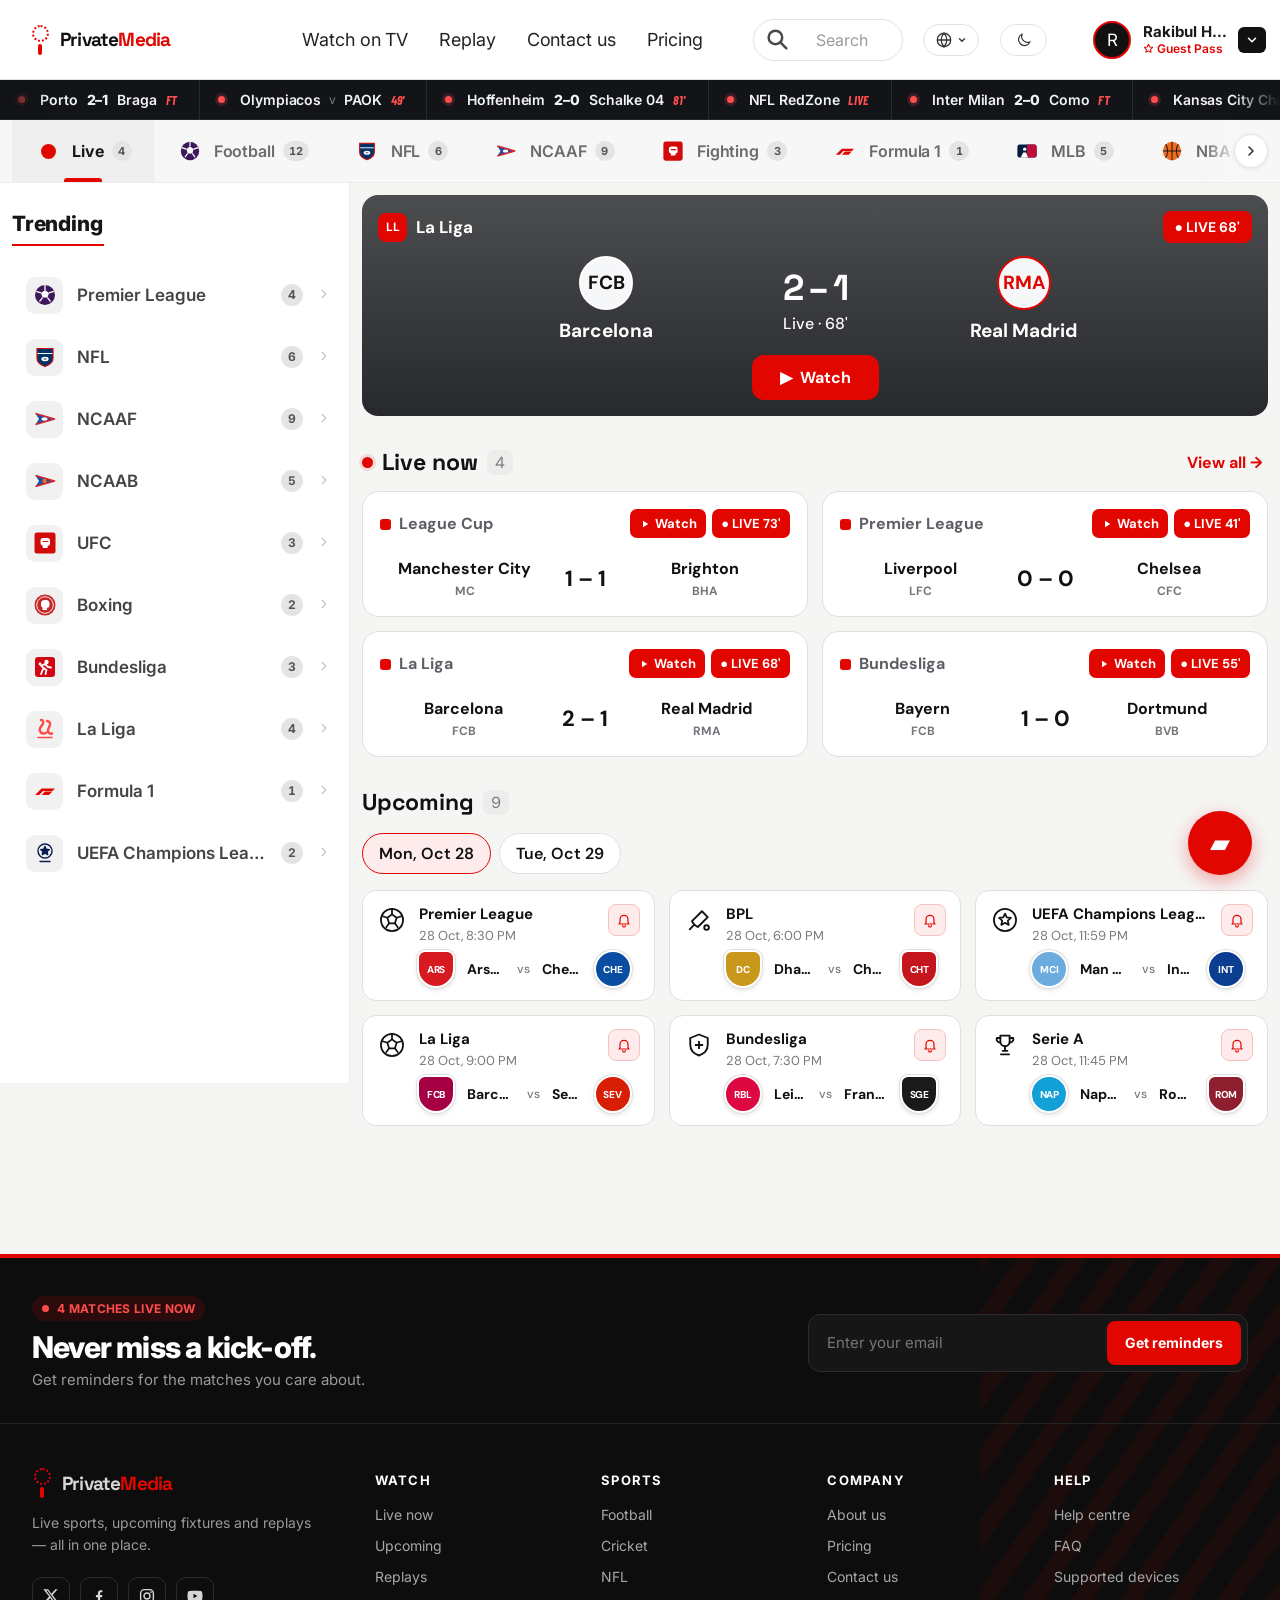
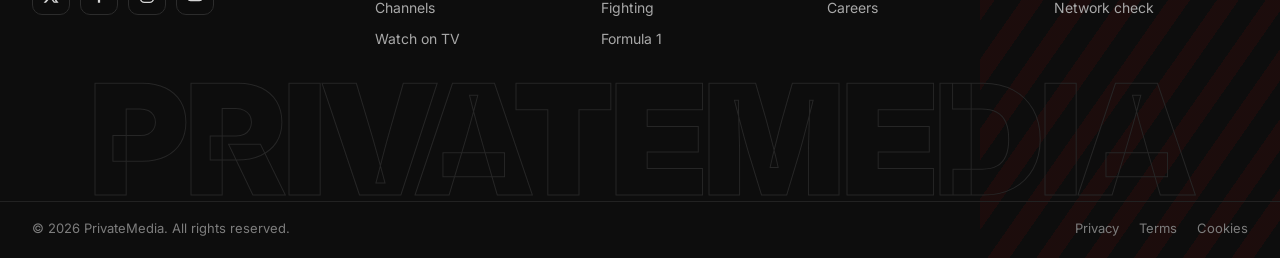
==== index.html @ dbce9efd "Add PrivateMedia sports streaming UI Home page with live score ticker, sports category bar, trending" ====
<!doctype html>
<html lang="en">
<head>
  <meta charset="UTF-8" />
  <meta name="viewport" content="width=device-width, initial-scale=1.0" />
  <title>PrivateMedia | Today's matches</title>
  <link rel="stylesheet" href="styles.css" />
</head>
<body>
  <header class="topbar">
    <button class="brand" aria-label="PrivateMedia home"><i class="brand-mark"></i><b>Private<span>Media</span></b></button>
    <nav class="utility-links" aria-label="Utility navigation"><button>Watch on TV</button><button>Replay</button><button>Contact us</button><button>Pricing</button></nav>
    <div class="header-actions">
      <label class="search-field">
        <svg viewBox="0 0 24 24" fill="none" stroke="currentColor" stroke-width="2.4" stroke-linecap="round" aria-hidden="true"><circle cx="10" cy="10" r="6.5"/><path d="M15 15l5.5 5.5"/></svg>
        <input aria-label="Search teams and competitions" placeholder="Search" />
      </label>
      <button class="icon-button language-button" aria-label="Language">
        <svg width="18" height="18" viewBox="0 0 24 24" fill="none" stroke="currentColor" stroke-width="1.7" aria-hidden="true"><circle cx="12" cy="12" r="9"/><path d="M3 12h18M12 3c2.5 2.6 3.7 5.6 3.7 9s-1.2 6.4-3.7 9c-2.5-2.6-3.7-5.6-3.7-9S9.5 5.6 12 3z"/></svg>
        <svg width="10" height="10" viewBox="0 0 12 12" fill="none" stroke="currentColor" stroke-width="1.6" stroke-linecap="round" stroke-linejoin="round" aria-hidden="true"><path d="M3 4.5L6 7.5l3-3"/></svg>
      </button>
      <button class="icon-button menu-button" aria-label="Menu">
        <svg width="20" height="20" viewBox="0 0 24 24" fill="none" stroke="currentColor" stroke-width="2" stroke-linecap="round" aria-hidden="true"><path d="M4 7h16M4 12h16M4 17h16"/></svg>
      </button>
      <button class="icon-button theme-button" aria-label="Toggle theme">
        <svg width="18" height="18" viewBox="0 0 24 24" fill="none" stroke="currentColor" stroke-width="1.6" stroke-linejoin="round" aria-hidden="true"><path d="M20 14.5A8 8 0 0 1 9.5 4a8 8 0 1 0 10.5 10.5z"/></svg>
      </button>
      <button class="account-button" aria-label="Profile">
        <span class="avatar">R</span>
        <span class="account-copy"><strong>Rakibul Hasan</strong><small><svg viewBox="0 0 24 24" fill="none" stroke="currentColor" stroke-width="2.2" stroke-linejoin="round" aria-hidden="true"><path d="M12 2.8l2.8 5.8 6.3.9-4.6 4.4 1.1 6.3L12 17.2l-5.6 3 1.1-6.3-4.6-4.4 6.3-.9z"/></svg>Guest Pass</small></span>
        <span class="account-caret"><svg width="14" height="14" viewBox="0 0 24 24" fill="none" stroke="currentColor" stroke-width="2.6" stroke-linecap="round" stroke-linejoin="round" aria-hidden="true"><path d="M6 9l6 6 6-6"/></svg></span>
      </button>
    </div>
  </header>
  <div class="ticker" aria-label="Live scores">
    <div class="ticker-track">
      <button class="ticker-item" data-toast="Opening Porto vs Braga"><span class="ticker-dot"></span>Porto <b class="ticker-score">2–1</b> Braga<span class="ticker-status">FT</span></button>
      <button class="ticker-item" data-toast="Opening Olympiacos vs PAOK"><span class="ticker-dot"></span>Olympiacos <span class="ticker-vs">v</span> PAOK<span class="ticker-status">49'</span></button>
      <button class="ticker-item" data-toast="Opening Hoffenheim vs Schalke 04"><span class="ticker-dot"></span>Hoffenheim <b class="ticker-score">2–0</b> Schalke 04<span class="ticker-status">81'</span></button>
      <button class="ticker-item" data-toast="Opening NFL RedZone"><span class="ticker-dot"></span>NFL RedZone<span class="ticker-status">LIVE</span></button>
      <button class="ticker-item" data-toast="Opening Inter Milan vs Como"><span class="ticker-dot"></span>Inter Milan <b class="ticker-score">2–0</b> Como<span class="ticker-status">FT</span></button>
      <button class="ticker-item" data-toast="Opening Kansas City Chiefs vs New York Jets"><span class="ticker-dot"></span>Kansas City Chiefs <b class="ticker-score">21–12</b> New York Jets<span class="ticker-status">Q3</span></button>
      <button class="ticker-item" data-toast="Opening Lens vs Marseille"><span class="ticker-dot"></span>Lens <span class="ticker-vs">v</span> Marseille<span class="ticker-status">25'</span></button>
      <button class="ticker-item" data-toast="Opening Washington Commanders vs Dallas Cowboys"><span class="ticker-dot"></span>Washington Commanders <b class="ticker-score">14–10</b> Dallas Cowboys<span class="ticker-status">Q2</span></button>
      <button class="ticker-item" data-toast="Opening Ajax vs PSV"><span class="ticker-dot"></span>Ajax <b class="ticker-score">1–1</b> PSV<span class="ticker-status">63'</span></button>
    </div>
  </div>
  <div class="sports-bar">
  <button class="nav-arrow prev" aria-label="Scroll sports left" hidden><span><svg width="16" height="16" viewBox="0 0 24 24" fill="none" stroke="currentColor" stroke-width="2.4" stroke-linecap="round" stroke-linejoin="round"><path d="M15 6l-6 6 6 6"/></svg></span></button>
  <nav class="sports-nav" aria-label="Sports">
    <button class="nav-pill active" aria-current="page"><span class="nav-icon"><span class="live-dot"></span></span><span class="nav-label">Live</span><span class="nav-count" aria-label="4 matches">4</span></button>
    <button class="nav-pill"><span class="nav-icon" aria-hidden="true"><svg viewBox="0 0 24 24"><circle cx="12" cy="12" r="10" fill="#3d195b"/><path d="M12 7l4 2.9-1.5 4.7h-5L8 9.9z" fill="#fff"/><path d="M12 2v5M16 9.9l4.8-1.6M14.5 14.6l3 4.1M9.5 14.6l-3 4.1M8 9.9L3.2 8.3" stroke="#fff" stroke-width="1.3"/></svg></span><span class="nav-label">Football</span><span class="nav-count" aria-label="12 matches">12</span></button>
    <button class="nav-pill"><span class="nav-icon" aria-hidden="true"><svg viewBox="0 0 24 24"><path d="M4 3.5h16v9.5c0 4.2-3.4 7-8 8.5-4.6-1.5-8-4.3-8-8.5z" fill="#013369" stroke="#d50a0a" stroke-width="1.2"/><path d="M4.6 8.5h14.8" stroke="#fff" stroke-width="1"/><ellipse cx="12" cy="14" rx="3.6" ry="2.2" fill="#fff"/><path d="M10.5 14h3" stroke="#013369" stroke-width=".9"/></svg></span><span class="nav-label">NFL</span><span class="nav-count" aria-label="6 matches">6</span></button>
    <button class="nav-pill"><span class="nav-icon" aria-hidden="true"><svg viewBox="0 0 24 24"><path d="M2.5 6.5l19 5.5-19 5.5 3.5-5.5z" fill="#1f4fa3"/><path d="M2.5 6.5l19 5.5-19 5.5" fill="none" stroke="#d6262c" stroke-width="1.6" stroke-linejoin="round"/><ellipse cx="11.5" cy="12" rx="3" ry="1.7" fill="#fff"/></svg></span><span class="nav-label">NCAAF</span><span class="nav-count" aria-label="9 matches">9</span></button>
    <button class="nav-pill"><span class="nav-icon" aria-hidden="true"><svg viewBox="0 0 24 24"><rect x="1.5" y="1.5" width="21" height="21" rx="2.5" fill="#d20a0a"/><path d="M7.5 9.5a2.5 2.5 0 0 1 2.5-2.5h4.5a2.5 2.5 0 0 1 2.5 2.5v3.2a2 2 0 0 1-2 2h-.3v2.3h-5v-2.3a2.4 2.4 0 0 1-2.2-2.4z" fill="#fff"/><path d="M10 10.5h5" stroke="#d20a0a" stroke-width="1.1" stroke-linecap="round"/></svg></span><span class="nav-label">Fighting</span><span class="nav-count" aria-label="3 matches">3</span></button>
    <button class="nav-pill"><span class="nav-icon" aria-hidden="true"><svg viewBox="0 0 24 24"><path d="M2 16l6.5-6.5H22l-2.6 2.6h-9.3L6.2 16z" fill="#e10600"/><path d="M8.6 16l3.4-3.4h7.4L16 16z" fill="#e10600"/></svg></span><span class="nav-label">Formula 1</span><span class="nav-count" aria-label="1 matches">1</span></button>
    <button class="nav-pill"><span class="nav-icon" aria-hidden="true"><svg viewBox="0 0 24 24"><rect x="1.5" y="5" width="21" height="14" rx="2.5" fill="#041e42"/><path d="M12 5h8a2.5 2.5 0 0 1 2.5 2.5v9A2.5 2.5 0 0 1 20 19h-8z" fill="#bf0d3e"/><circle cx="9.5" cy="10" r="1.8" fill="#fff"/><path d="M5 19l3-5.5h3l2 5.5z" fill="#fff"/></svg></span><span class="nav-label">MLB</span><span class="nav-count" aria-label="5 matches">5</span></button>
    <button class="nav-pill"><span class="nav-icon" aria-hidden="true"><svg viewBox="0 0 24 24"><circle cx="12" cy="12" r="10" fill="#f26b1d"/><path d="M2 12h20M12 2v20M5 4.8c3 3.6 3 10.8 0 14.4M19 4.8c-3 3.6-3 10.8 0 14.4" stroke="#1a1a1a" stroke-width="1.1" fill="none"/></svg></span><span class="nav-label">NBA</span><span class="nav-count" aria-label="8 matches">8</span></button>
    <button class="nav-pill"><span class="nav-icon" aria-hidden="true"><svg viewBox="0 0 24 24"><path d="M14 3.5l4.5 4.5-9 9-3.2-1.3L5 12.5z" fill="#c8a165"/><path d="M6.3 15.7L3 19" stroke="#6b4a1f" stroke-width="2.2" stroke-linecap="round"/><circle cx="18" cy="18" r="3" fill="#d32f2f"/></svg></span><span class="nav-label">Cricket</span><span class="nav-count" aria-label="4 matches">4</span></button>
    <button class="nav-pill"><span class="nav-icon" aria-hidden="true"><svg viewBox="0 0 24 24"><circle cx="12" cy="12" r="10" fill="#c6dc2b"/><path d="M5 4.5c4 3.5 4 11.5 0 15M19 4.5c-4 3.5-4 11.5 0 15" stroke="#fff" stroke-width="1.6" fill="none"/></svg></span><span class="nav-label">Tennis</span><span class="nav-count" aria-label="15 matches">15</span></button>
    <button class="nav-pill"><span class="nav-icon" aria-hidden="true"><svg viewBox="0 0 24 24"><path d="M12 2l8 3v7c0 5-3.6 8.4-8 10-4.4-1.6-8-5-8-10V5z" fill="#111"/><path d="M8 7v9M8 11.5h3M11 7v9M14 7l3 9M17 7l-3 9" stroke="#fff" stroke-width="1.3" stroke-linecap="round"/></svg></span><span class="nav-label">NHL</span><span class="nav-count" aria-label="7 matches">7</span></button>
    <button class="nav-pill"><span class="nav-icon" aria-hidden="true"><svg viewBox="0 0 24 24"><path d="M6 9a5 5 0 0 1 5-5h3a5 5 0 0 1 5 5v3.5a3.5 3.5 0 0 1-3.5 3.5H15v4H8v-4.3A4 4 0 0 1 6 12.3z" fill="#c62828"/><path d="M9 10.5h7" stroke="#fff" stroke-width="1.3" stroke-linecap="round"/><rect x="8" y="17" width="7" height="3" fill="#fff" opacity=".85"/></svg></span><span class="nav-label">Boxing</span><span class="nav-count" aria-label="2 matches">2</span></button>
    <button class="nav-pill"><span class="nav-icon" aria-hidden="true"><svg viewBox="0 0 24 24"><path d="M9 3v15" stroke="#333" stroke-width="1.6" stroke-linecap="round"/><path d="M9 3.5l9 3.5-9 3.5z" fill="#e53935"/><ellipse cx="12" cy="19.5" rx="8" ry="2.5" fill="#43a047"/></svg></span><span class="nav-label">Golf</span><span class="nav-count" aria-label="3 matches">3</span></button>
    <button class="nav-pill more-pill" aria-expanded="false"><span class="nav-icon" aria-hidden="true"><svg viewBox="0 0 24 24" fill="#f5b800"><circle cx="5.5" cy="12" r="1.9"/><circle cx="12" cy="12" r="1.9"/><circle cx="18.5" cy="12" r="1.9"/></svg></span><span class="nav-label">More</span></button>
  </nav>
  <button class="nav-arrow next" aria-label="Scroll sports right"><span><svg width="16" height="16" viewBox="0 0 24 24" fill="none" stroke="currentColor" stroke-width="2.4" stroke-linecap="round" stroke-linejoin="round"><path d="M9 6l6 6-6 6"/></svg></span></button>
  </div>
  <div class="layout">
  <aside class="trending" aria-label="Trending competitions">
    <h2>Trending</h2>
    <ul class="trend-list">
        <li><button class="trend-item" data-toast="Opening Premier League"><span class="trend-logo" aria-hidden="true"><svg viewBox="0 0 24 24"><circle cx="12" cy="12" r="10" fill="#3d195b"/><path d="M12 7l4 2.9-1.5 4.7h-5L8 9.9z" fill="#fff"/><path d="M12 2v5M16 9.9l4.8-1.6M14.5 14.6l3 4.1M9.5 14.6l-3 4.1M8 9.9L3.2 8.3" stroke="#fff" stroke-width="1.3"/></svg></span><span class="trend-name">Premier League</span><span class="trend-count" aria-label="4 matches">4</span><span class="trend-chev"><svg width="14" height="14" viewBox="0 0 24 24" fill="none" stroke="currentColor" stroke-width="2" stroke-linecap="round" stroke-linejoin="round" aria-hidden="true"><path d="M9 6l6 6-6 6"/></svg></span></button></li>
        <li><button class="trend-item" data-toast="Opening NFL"><span class="trend-logo" aria-hidden="true"><svg viewBox="0 0 24 24"><path d="M4 3.5h16v9.5c0 4.2-3.4 7-8 8.5-4.6-1.5-8-4.3-8-8.5z" fill="#013369" stroke="#d50a0a" stroke-width="1.2"/><path d="M4.6 8.5h14.8" stroke="#fff" stroke-width="1"/><ellipse cx="12" cy="14" rx="3.6" ry="2.2" fill="#fff"/><path d="M10.5 14h3" stroke="#013369" stroke-width=".9"/></svg></span><span class="trend-name">NFL</span><span class="trend-count" aria-label="6 matches">6</span><span class="trend-chev"><svg width="14" height="14" viewBox="0 0 24 24" fill="none" stroke="currentColor" stroke-width="2" stroke-linecap="round" stroke-linejoin="round" aria-hidden="true"><path d="M9 6l6 6-6 6"/></svg></span></button></li>
        <li><button class="trend-item" data-toast="Opening NCAAF"><span class="trend-logo" aria-hidden="true"><svg viewBox="0 0 24 24"><path d="M2.5 6.5l19 5.5-19 5.5 3.5-5.5z" fill="#1f4fa3"/><path d="M2.5 6.5l19 5.5-19 5.5" fill="none" stroke="#d6262c" stroke-width="1.6" stroke-linejoin="round"/><ellipse cx="11.5" cy="12" rx="3" ry="1.7" fill="#fff"/></svg></span><span class="trend-name">NCAAF</span><span class="trend-count" aria-label="9 matches">9</span><span class="trend-chev"><svg width="14" height="14" viewBox="0 0 24 24" fill="none" stroke="currentColor" stroke-width="2" stroke-linecap="round" stroke-linejoin="round" aria-hidden="true"><path d="M9 6l6 6-6 6"/></svg></span></button></li>
        <li><button class="trend-item" data-toast="Opening NCAAB"><span class="trend-logo" aria-hidden="true"><svg viewBox="0 0 24 24"><path d="M2.5 6.5l19 5.5-19 5.5 3.5-5.5z" fill="#1f4fa3"/><path d="M2.5 6.5l19 5.5-19 5.5" fill="none" stroke="#d6262c" stroke-width="1.6" stroke-linejoin="round"/><circle cx="11.5" cy="12" r="2.2" fill="#f26b1d"/></svg></span><span class="trend-name">NCAAB</span><span class="trend-count" aria-label="5 matches">5</span><span class="trend-chev"><svg width="14" height="14" viewBox="0 0 24 24" fill="none" stroke="currentColor" stroke-width="2" stroke-linecap="round" stroke-linejoin="round" aria-hidden="true"><path d="M9 6l6 6-6 6"/></svg></span></button></li>
        <li><button class="trend-item" data-toast="Opening UFC"><span class="trend-logo" aria-hidden="true"><svg viewBox="0 0 24 24"><rect x="1.5" y="1.5" width="21" height="21" rx="2.5" fill="#d20a0a"/><path d="M7.5 9.5a2.5 2.5 0 0 1 2.5-2.5h4.5a2.5 2.5 0 0 1 2.5 2.5v3.2a2 2 0 0 1-2 2h-.3v2.3h-5v-2.3a2.4 2.4 0 0 1-2.2-2.4z" fill="#fff"/><path d="M10 10.5h5" stroke="#d20a0a" stroke-width="1.1" stroke-linecap="round"/></svg></span><span class="trend-name">UFC</span><span class="trend-count" aria-label="3 matches">3</span><span class="trend-chev"><svg width="14" height="14" viewBox="0 0 24 24" fill="none" stroke="currentColor" stroke-width="2" stroke-linecap="round" stroke-linejoin="round" aria-hidden="true"><path d="M9 6l6 6-6 6"/></svg></span></button></li>
        <li><button class="trend-item" data-toast="Opening Boxing"><span class="trend-logo" aria-hidden="true"><svg viewBox="0 0 24 24"><circle cx="12" cy="12" r="10.5" fill="#c62828"/><circle cx="12" cy="12" r="8.3" fill="none" stroke="#fff" stroke-width=".9"/><path d="M8 10.5a3.5 3.5 0 0 1 3.5-3.5h1.5a3.5 3.5 0 0 1 3.5 3.5v2a2.3 2.3 0 0 1-2.3 2.3h-.2v2.2H9.5v-2.4A2.6 2.6 0 0 1 8 12.3z" fill="#fff"/></svg></span><span class="trend-name">Boxing</span><span class="trend-count" aria-label="2 matches">2</span><span class="trend-chev"><svg width="14" height="14" viewBox="0 0 24 24" fill="none" stroke="currentColor" stroke-width="2" stroke-linecap="round" stroke-linejoin="round" aria-hidden="true"><path d="M9 6l6 6-6 6"/></svg></span></button></li>
        <li><button class="trend-item" data-toast="Opening Bundesliga"><span class="trend-logo" aria-hidden="true"><svg viewBox="0 0 24 24"><rect x="2" y="2" width="20" height="20" rx="3" fill="#d20515"/><circle cx="13.5" cy="7" r="2.2" fill="#fff"/><path d="M8 19l2.5-6-2.5-2.5 4-1.5 3 3 3 .5M10.5 13l3 2-1 4" stroke="#fff" stroke-width="1.8" stroke-linecap="round" stroke-linejoin="round" fill="none"/><circle cx="7" cy="9" r="1.4" fill="#fff"/></svg></span><span class="trend-name">Bundesliga</span><span class="trend-count" aria-label="3 matches">3</span><span class="trend-chev"><svg width="14" height="14" viewBox="0 0 24 24" fill="none" stroke="currentColor" stroke-width="2" stroke-linecap="round" stroke-linejoin="round" aria-hidden="true"><path d="M9 6l6 6-6 6"/></svg></span></button></li>
        <li><button class="trend-item" data-toast="Opening La Liga"><span class="trend-logo" aria-hidden="true"><svg viewBox="0 0 24 24"><path d="M8 3c2.5 0 3 2.5 1.5 4.5S6 11 7 14s5 3 6.5 1.5" stroke="#ff4b44" stroke-width="2.4" stroke-linecap="round" fill="none"/><path d="M14 4c2 0 3.5 1.5 3 4s-2.5 3.5-2 6 2.5 3 4 2.5" stroke="#ff4b44" stroke-width="2.4" stroke-linecap="round" fill="none"/><path d="M5 20.5h14" stroke="#ff4b44" stroke-width="1.6" stroke-linecap="round"/></svg></span><span class="trend-name">La Liga</span><span class="trend-count" aria-label="4 matches">4</span><span class="trend-chev"><svg width="14" height="14" viewBox="0 0 24 24" fill="none" stroke="currentColor" stroke-width="2" stroke-linecap="round" stroke-linejoin="round" aria-hidden="true"><path d="M9 6l6 6-6 6"/></svg></span></button></li>
        <li><button class="trend-item" data-toast="Opening Formula 1"><span class="trend-logo" aria-hidden="true"><svg viewBox="0 0 24 24"><path d="M2 16l6.5-6.5H22l-2.6 2.6h-9.3L6.2 16z" fill="#e10600"/><path d="M8.6 16l3.4-3.4h7.4L16 16z" fill="#e10600"/></svg></span><span class="trend-name">Formula 1</span><span class="trend-count" aria-label="1 matches">1</span><span class="trend-chev"><svg width="14" height="14" viewBox="0 0 24 24" fill="none" stroke="currentColor" stroke-width="2" stroke-linecap="round" stroke-linejoin="round" aria-hidden="true"><path d="M9 6l6 6-6 6"/></svg></span></button></li>
        <li><button class="trend-item" data-toast="Opening UEFA Champions League"><span class="trend-logo" aria-hidden="true"><svg viewBox="0 0 24 24" fill="none" stroke="#0b1d4f" stroke-width="1.4" stroke-linejoin="round"><circle cx="12" cy="10" r="7"/><path d="M12 5.5l1.3 2.7 3 .4-2.2 2 .6 3L12 12.2l-2.7 1.4.6-3-2.2-2 3-.4z" fill="#0b1d4f"/><path d="M7 20.5h10" stroke-linecap="round"/></svg></span><span class="trend-name">UEFA Champions League</span><span class="trend-count" aria-label="2 matches">2</span><span class="trend-chev"><svg width="14" height="14" viewBox="0 0 24 24" fill="none" stroke="currentColor" stroke-width="2" stroke-linecap="round" stroke-linejoin="round" aria-hidden="true"><path d="M9 6l6 6-6 6"/></svg></span></button></li>
    </ul>
  </aside>
  <main class="page">
    <article class="featured">
      <div class="featured-top"><div class="league"><span class="league-badge">LL</span>La Liga</div><span class="live-badge">● LIVE 68'</span></div>
      <div class="featured-score"><div class="team"><div class="team-logo">FCB</div>Barcelona</div><div class="score">2 – 1<small>Live · 68'</small></div><div class="team"><div class="team-logo">RMA</div>Real Madrid</div></div>
      <button class="watch-btn" data-toast="Opening live stream">▶ &nbsp;Watch</button>
    </article>
    <div class="section-heading"><span class="dot"></span><h2>Live now</h2><span class="count">4</span><button class="view-all">View all →</button></div>
    <div class="matches">
      <article class="match-card"><div class="match-head"><span><span class="league-dot" aria-hidden="true"></span> &nbsp;League Cup</span><span class="match-head-actions"><button class="card-action" data-toast="Opening Manchester City vs Brighton" aria-label="Watch Manchester City vs Brighton live"><svg viewBox="0 0 24 24" fill="currentColor" aria-hidden="true"><path d="M8 5.5v13l10.5-6.5z"/></svg>Watch</button><span class="live">● LIVE 73'</span></span></div><div class="match-teams"><div class="mini-team">Manchester City<em>MC</em></div><div class="mini-score">1 – 1</div><div class="mini-team">Brighton<em>BHA</em></div></div></article>
      <article class="match-card"><div class="match-head"><span><span class="league-dot" aria-hidden="true"></span> &nbsp;Premier League</span><span class="match-head-actions"><button class="card-action" data-toast="Opening Liverpool vs Chelsea" aria-label="Watch Liverpool vs Chelsea live"><svg viewBox="0 0 24 24" fill="currentColor" aria-hidden="true"><path d="M8 5.5v13l10.5-6.5z"/></svg>Watch</button><span class="live">● LIVE 41'</span></span></div><div class="match-teams"><div class="mini-team">Liverpool<em>LFC</em></div><div class="mini-score">0 – 0</div><div class="mini-team">Chelsea<em>CFC</em></div></div></article>
      <article class="match-card"><div class="match-head"><span><span class="league-dot" aria-hidden="true"></span> &nbsp;La Liga</span><span class="match-head-actions"><button class="card-action" data-toast="Opening Barcelona vs Real Madrid" aria-label="Watch Barcelona vs Real Madrid live"><svg viewBox="0 0 24 24" fill="currentColor" aria-hidden="true"><path d="M8 5.5v13l10.5-6.5z"/></svg>Watch</button><span class="live">● LIVE 68'</span></span></div><div class="match-teams"><div class="mini-team">Barcelona<em>FCB</em></div><div class="mini-score">2 – 1</div><div class="mini-team">Real Madrid<em>RMA</em></div></div></article>
      <article class="match-card"><div class="match-head"><span><span class="league-dot" aria-hidden="true"></span> &nbsp;Bundesliga</span><span class="match-head-actions"><button class="card-action" data-toast="Opening Bayern vs Dortmund" aria-label="Watch Bayern vs Dortmund live"><svg viewBox="0 0 24 24" fill="currentColor" aria-hidden="true"><path d="M8 5.5v13l10.5-6.5z"/></svg>Watch</button><span class="live">● LIVE 55'</span></span></div><div class="match-teams"><div class="mini-team">Bayern<em>FCB</em></div><div class="mini-score">1 – 0</div><div class="mini-team">Dortmund<em>BVB</em></div></div></article>
    </div>
    <section class="upcoming" aria-label="Upcoming matches">
      <div class="upcoming-head"><h2>Upcoming</h2><span class="count">9</span></div>
      <div class="date-tabs up-dates" role="tablist">
        <button class="active" role="tab" aria-selected="true" data-day="oct28">Mon, Oct 28</button>
        <button role="tab" aria-selected="false" data-day="oct29">Tue, Oct 29</button>
      </div>
      <div class="upcoming-grid" data-day="oct28" role="tabpanel">
        <article class="up-card">
          <div class="up-top"><span class="up-league-icon" aria-hidden="true"><svg viewBox="0 0 24 24" fill="none" stroke="currentColor" stroke-width="1.5" stroke-linejoin="round"><circle cx="12" cy="12" r="9.5"/><path d="M12 7.2l4 2.9-1.5 4.7h-5L8 10.1z"/><path d="M12 2.5v4.7M16 10.1l4.6-1.5M14.5 14.8l2.8 3.9M9.5 14.8l-2.8 3.9M8 10.1L3.4 8.6"/></svg></span><div class="up-league"><strong>Premier League</strong><span>28 Oct, 8:30 PM</span></div><button class="bell" aria-label="Remind me: Arsenal vs Chelsea" aria-pressed="false" data-remind="Arsenal vs Chelsea"><svg viewBox="0 0 24 24" fill="none" stroke="currentColor" stroke-width="1.8" stroke-linecap="round" stroke-linejoin="round"><path d="M6 16V11a6 6 0 0 1 12 0v5l1.5 2h-15z"/><path d="M10 20.5a2 2 0 0 0 4 0"/></svg></button></div>
          <div class="up-teams"><span class="crest shield" style="background:#d71920">ARS</span><span>Arsenal</span><span class="vs">vs</span><span class="t-right">Chelsea</span><span class="crest " style="background:#0a4ea3">CHE</span></div>
        </article>
        <article class="up-card">
          <div class="up-top"><span class="up-league-icon" aria-hidden="true"><svg viewBox="0 0 24 24" fill="none" stroke="currentColor" stroke-width="1.6" stroke-linecap="round" stroke-linejoin="round"><path d="M14.5 4.5l5 5-8.5 8.5-3-2-2-3z"/><path d="M8 16l-4 4"/><circle cx="18.5" cy="18.5" r="2"/></svg></span><div class="up-league"><strong>BPL</strong><span>28 Oct, 6:00 PM</span></div><button class="bell" aria-label="Remind me: Dhaka Capitals vs Chattogram" aria-pressed="false" data-remind="Dhaka Capitals vs Chattogram"><svg viewBox="0 0 24 24" fill="none" stroke="currentColor" stroke-width="1.8" stroke-linecap="round" stroke-linejoin="round"><path d="M6 16V11a6 6 0 0 1 12 0v5l1.5 2h-15z"/><path d="M10 20.5a2 2 0 0 0 4 0"/></svg></button></div>
          <div class="up-teams"><span class="crest shield" style="background:#c9971c">DC</span><span>Dhaka Capitals</span><span class="vs">vs</span><span class="t-right">Chattogram</span><span class="crest shield" style="background:#c4161c">CHT</span></div>
        </article>
        <article class="up-card">
          <div class="up-top"><span class="up-league-icon" aria-hidden="true"><svg viewBox="0 0 24 24" fill="none" stroke="currentColor" stroke-width="1.5" stroke-linejoin="round"><circle cx="12" cy="12" r="9.5"/><path d="M12 6.5l1.5 3.3 3.6.4-2.7 2.4.8 3.6L12 14.4l-3.2 1.8.8-3.6-2.7-2.4 3.6-.4z"/></svg></span><div class="up-league"><strong>UEFA Champions League</strong><span>28 Oct, 11:59 PM</span></div><button class="bell" aria-label="Remind me: Man City vs Inter" aria-pressed="false" data-remind="Man City vs Inter"><svg viewBox="0 0 24 24" fill="none" stroke="currentColor" stroke-width="1.8" stroke-linecap="round" stroke-linejoin="round"><path d="M6 16V11a6 6 0 0 1 12 0v5l1.5 2h-15z"/><path d="M10 20.5a2 2 0 0 0 4 0"/></svg></button></div>
          <div class="up-teams"><span class="crest " style="background:#6cabdd">MCI</span><span>Man City</span><span class="vs">vs</span><span class="t-right">Inter</span><span class="crest " style="background:#0b3d91">INT</span></div>
        </article>
        <article class="up-card">
          <div class="up-top"><span class="up-league-icon" aria-hidden="true"><svg viewBox="0 0 24 24" fill="none" stroke="currentColor" stroke-width="1.5" stroke-linejoin="round"><circle cx="12" cy="12" r="9.5"/><path d="M12 7.2l4 2.9-1.5 4.7h-5L8 10.1z"/><path d="M12 2.5v4.7M16 10.1l4.6-1.5M14.5 14.8l2.8 3.9M9.5 14.8l-2.8 3.9M8 10.1L3.4 8.6"/></svg></span><div class="up-league"><strong>La Liga</strong><span>28 Oct, 9:00 PM</span></div><button class="bell" aria-label="Remind me: Barcelona vs Sevilla" aria-pressed="false" data-remind="Barcelona vs Sevilla"><svg viewBox="0 0 24 24" fill="none" stroke="currentColor" stroke-width="1.8" stroke-linecap="round" stroke-linejoin="round"><path d="M6 16V11a6 6 0 0 1 12 0v5l1.5 2h-15z"/><path d="M10 20.5a2 2 0 0 0 4 0"/></svg></button></div>
          <div class="up-teams"><span class="crest shield" style="background:#a50044">FCB</span><span>Barcelona</span><span class="vs">vs</span><span class="t-right">Sevilla</span><span class="crest " style="background:#d81e05">SEV</span></div>
        </article>
        <article class="up-card">
          <div class="up-top"><span class="up-league-icon" aria-hidden="true"><svg viewBox="0 0 24 24" fill="none" stroke="currentColor" stroke-width="1.6" stroke-linejoin="round"><path d="M12 3l7.5 3v5.5c0 4.5-3.2 8-7.5 9.5-4.3-1.5-7.5-5-7.5-9.5V6z"/><path d="M8.5 12h7M12 8.5v7"/></svg></span><div class="up-league"><strong>Bundesliga</strong><span>28 Oct, 7:30 PM</span></div><button class="bell" aria-label="Remind me: Leipzig vs Frankfurt" aria-pressed="false" data-remind="Leipzig vs Frankfurt"><svg viewBox="0 0 24 24" fill="none" stroke="currentColor" stroke-width="1.8" stroke-linecap="round" stroke-linejoin="round"><path d="M6 16V11a6 6 0 0 1 12 0v5l1.5 2h-15z"/><path d="M10 20.5a2 2 0 0 0 4 0"/></svg></button></div>
          <div class="up-teams"><span class="crest " style="background:#dd0741">RBL</span><span>Leipzig</span><span class="vs">vs</span><span class="t-right">Frankfurt</span><span class="crest shield" style="background:#1a1a1a">SGE</span></div>
        </article>
        <article class="up-card">
          <div class="up-top"><span class="up-league-icon" aria-hidden="true"><svg viewBox="0 0 24 24" fill="none" stroke="currentColor" stroke-width="1.6" stroke-linecap="round" stroke-linejoin="round"><path d="M8 4h8v5a4 4 0 0 1-8 0z"/><path d="M8 6H5a3 3 0 0 0 3 4M16 6h3a3 3 0 0 1-3 4M12 13v4M8.5 20h7M10 17h4"/></svg></span><div class="up-league"><strong>Serie A</strong><span>28 Oct, 11:45 PM</span></div><button class="bell" aria-label="Remind me: Napoli vs Roma" aria-pressed="false" data-remind="Napoli vs Roma"><svg viewBox="0 0 24 24" fill="none" stroke="currentColor" stroke-width="1.8" stroke-linecap="round" stroke-linejoin="round"><path d="M6 16V11a6 6 0 0 1 12 0v5l1.5 2h-15z"/><path d="M10 20.5a2 2 0 0 0 4 0"/></svg></button></div>
          <div class="up-teams"><span class="crest " style="background:#12a0d7">NAP</span><span>Napoli</span><span class="vs">vs</span><span class="t-right">Roma</span><span class="crest shield" style="background:#8e1f2f">ROM</span></div>
        </article>
      </div>
      <div class="upcoming-grid" data-day="oct29" role="tabpanel" hidden>
        <article class="up-card">
          <div class="up-top"><span class="up-league-icon" aria-hidden="true"><svg viewBox="0 0 24 24" fill="none" stroke="currentColor" stroke-width="1.6" stroke-linecap="round" stroke-linejoin="round"><path d="M14.5 4.5l5 5-8.5 8.5-3-2-2-3z"/><path d="M8 16l-4 4"/><circle cx="18.5" cy="18.5" r="2"/></svg></span><div class="up-league"><strong>BPL</strong><span>29 Oct, 2:30 PM</span></div><button class="bell" aria-label="Remind me: Sylhet Strikers vs Rangpur Riders" aria-pressed="false" data-remind="Sylhet Strikers vs Rangpur Riders"><svg viewBox="0 0 24 24" fill="none" stroke="currentColor" stroke-width="1.8" stroke-linecap="round" stroke-linejoin="round"><path d="M6 16V11a6 6 0 0 1 12 0v5l1.5 2h-15z"/><path d="M10 20.5a2 2 0 0 0 4 0"/></svg></button></div>
          <div class="up-teams"><span class="crest shield" style="background:#e4572e">SYL</span><span>Sylhet Strikers</span><span class="vs">vs</span><span class="t-right">Rangpur Riders</span><span class="crest shield" style="background:#1c7c54">RAN</span></div>
        </article>
        <article class="up-card">
          <div class="up-top"><span class="up-league-icon" aria-hidden="true"><svg viewBox="0 0 24 24" fill="none" stroke="currentColor" stroke-width="1.5" stroke-linejoin="round"><circle cx="12" cy="12" r="9.5"/><path d="M12 7.2l4 2.9-1.5 4.7h-5L8 10.1z"/><path d="M12 2.5v4.7M16 10.1l4.6-1.5M14.5 14.8l2.8 3.9M9.5 14.8l-2.8 3.9M8 10.1L3.4 8.6"/></svg></span><div class="up-league"><strong>Premier League</strong><span>29 Oct, 5:30 PM</span></div><button class="bell" aria-label="Remind me: Liverpool vs Tottenham" aria-pressed="false" data-remind="Liverpool vs Tottenham"><svg viewBox="0 0 24 24" fill="none" stroke="currentColor" stroke-width="1.8" stroke-linecap="round" stroke-linejoin="round"><path d="M6 16V11a6 6 0 0 1 12 0v5l1.5 2h-15z"/><path d="M10 20.5a2 2 0 0 0 4 0"/></svg></button></div>
          <div class="up-teams"><span class="crest shield" style="background:#c8102e">LIV</span><span>Liverpool</span><span class="vs">vs</span><span class="t-right">Tottenham</span><span class="crest " style="background:#132257">TOT</span></div>
        </article>
        <article class="up-card">
          <div class="up-top"><span class="up-league-icon" aria-hidden="true"><svg viewBox="0 0 24 24" fill="none" stroke="currentColor" stroke-width="1.5" stroke-linejoin="round"><circle cx="12" cy="12" r="9.5"/><path d="M12 6.5l1.5 3.3 3.6.4-2.7 2.4.8 3.6L12 14.4l-3.2 1.8.8-3.6-2.7-2.4 3.6-.4z"/></svg></span><div class="up-league"><strong>UEFA Champions League</strong><span>29 Oct, 11:00 PM</span></div><button class="bell" aria-label="Remind me: Real Madrid vs PSG" aria-pressed="false" data-remind="Real Madrid vs PSG"><svg viewBox="0 0 24 24" fill="none" stroke="currentColor" stroke-width="1.8" stroke-linecap="round" stroke-linejoin="round"><path d="M6 16V11a6 6 0 0 1 12 0v5l1.5 2h-15z"/><path d="M10 20.5a2 2 0 0 0 4 0"/></svg></button></div>
          <div class="up-teams"><span class="crest " style="background:#c79a0a">RMA</span><span>Real Madrid</span><span class="vs">vs</span><span class="t-right">PSG</span><span class="crest " style="background:#004170">PSG</span></div>
        </article>
      </div>
    </section>
  </main>
  </div>
  <footer class="site-footer">
    <div class="footer-band">
      <div class="footer-band-copy">
        <span class="footer-live"><i aria-hidden="true"></i>4 matches live now</span>
        <h2>Never miss a kick-off.</h2>
        <p>Get reminders for the matches you care about.</p>
      </div>
      <form class="footer-form" novalidate>
        <label class="visually-hidden" for="footerEmail">Email address</label>
        <input id="footerEmail" type="email" placeholder="Enter your email" autocomplete="email" required />
        <button type="submit">Get reminders</button>
        <p class="footer-form-error" hidden>Please enter a valid email address.</p>
      </form>
    </div>
    <div class="footer-main">
      <div class="footer-brand">
        <a class="brand footer-logo" href="index.html" aria-label="PrivateMedia home"><i class="brand-mark"></i><b>Private<span>Media</span></b></a>
        <p>Live sports, upcoming fixtures and replays — all in one place.</p>
        <div class="footer-social"><a class="social" href="#" data-soon aria-label="X"><svg viewBox="0 0 24 24" aria-hidden="true"><path fill="currentColor" d="M17.8 3h3.1l-6.8 7.8 8 10.2h-6.3l-4.9-6.4L5.3 21H2.2l7.3-8.3L1.8 3h6.4l4.4 5.9zm-1.1 16.2h1.7L7.4 4.7H5.6z"/></svg></a><a class="social" href="#" data-soon aria-label="Facebook"><svg viewBox="0 0 24 24" aria-hidden="true"><path fill="currentColor" d="M13.5 21v-7.5h2.6l.4-3h-3V8.6c0-.9.3-1.5 1.5-1.5h1.6V4.4c-.3 0-1.2-.1-2.3-.1-2.3 0-3.8 1.4-3.8 3.9v2.3H7.9v3h2.6V21z"/></svg></a><a class="social" href="#" data-soon aria-label="Instagram"><svg viewBox="0 0 24 24" aria-hidden="true"><rect x="3.5" y="3.5" width="17" height="17" rx="5" fill="none" stroke="currentColor" stroke-width="1.9"/><circle cx="12" cy="12" r="4" fill="none" stroke="currentColor" stroke-width="1.9"/><circle cx="17.3" cy="6.7" r="1.2" fill="currentColor"/></svg></a><a class="social" href="#" data-soon aria-label="YouTube"><svg viewBox="0 0 24 24" aria-hidden="true"><path fill="currentColor" d="M21.6 7.2a2.5 2.5 0 0 0-1.8-1.8C18.2 5 12 5 12 5s-6.2 0-7.8.4A2.5 2.5 0 0 0 2.4 7.2 26 26 0 0 0 2 12a26 26 0 0 0 .4 4.8 2.5 2.5 0 0 0 1.8 1.8C5.8 19 12 19 12 19s6.2 0 7.8-.4a2.5 2.5 0 0 0 1.8-1.8A26 26 0 0 0 22 12a26 26 0 0 0-.4-4.8zM10 15V9l5.2 3z"/></svg></a></div>
      </div>
      <nav class="footer-col" aria-label="Watch"><h3>Watch</h3><ul><li><a href="index.html#live">Live now</a></li><li><a href="index.html#upcoming">Upcoming</a></li><li><a href="#" data-soon>Replays</a></li><li><a href="watch.html">Channels</a></li><li><a href="#" data-soon>Watch on TV</a></li></ul></nav><nav class="footer-col" aria-label="Sports"><h3>Sports</h3><ul><li><a href="#" data-soon>Football</a></li><li><a href="#" data-soon>Cricket</a></li><li><a href="#" data-soon>NFL</a></li><li><a href="#" data-soon>Fighting</a></li><li><a href="#" data-soon>Formula 1</a></li></ul></nav><nav class="footer-col" aria-label="Company"><h3>Company</h3><ul><li><a href="#" data-soon>About us</a></li><li><a href="#" data-soon>Pricing</a></li><li><a href="#" data-soon>Contact us</a></li><li><a href="#" data-soon>Careers</a></li></ul></nav><nav class="footer-col" aria-label="Help"><h3>Help</h3><ul><li><a href="#" data-soon>Help centre</a></li><li><a href="#" data-soon>FAQ</a></li><li><a href="#" data-soon>Supported devices</a></li><li><a href="#" data-soon>Network check</a></li></ul></nav>
    </div>
    <div class="footer-watermark" aria-hidden="true">PRIVATEMEDIA</div>
    <div class="footer-bottom">
      <span>© <span class="footer-year">2026</span> PrivateMedia. All rights reserved.</span>
      <nav aria-label="Legal"><a href="#" data-soon>Privacy</a><a href="#" data-soon>Terms</a><a href="#" data-soon>Cookies</a></nav>
    </div>
  </footer>
  <button class="floating" aria-label="Open TV player">▰</button>
  <script src="app.js"></script>
  <script>
    document.querySelectorAll('[data-toast]').forEach((button) => button.addEventListener('click', () => showToast(button.dataset.toast)));
    document.querySelectorAll('.up-dates button').forEach((tab) => tab.addEventListener('click', () => {
      document.querySelectorAll('.up-dates button').forEach((t) => { const on = t === tab; t.classList.toggle('active', on); t.setAttribute('aria-selected', on); });
      document.querySelectorAll('.upcoming-grid').forEach((g) => { g.hidden = g.dataset.day !== tab.dataset.day; });
    }));
    document.querySelectorAll('.bell').forEach((b) => b.addEventListener('click', () => { const on = b.classList.toggle('on'); b.setAttribute('aria-pressed', on); showToast(on ? `Reminder set: ${b.dataset.remind}` : 'Reminder removed'); }));

  </script>
</body>
</html>
---- styles.css ----
@import url('https://fonts.googleapis.com/css2?family=Inter:wght@400;500;600;700&family=Barlow+Condensed:ital,wght@1,600;1,700&family=DM+Sans:wght@400;500;600;700&family=Space+Grotesk:wght@500;600;700&display=swap');

:root {
  --ink: #111111;
  --muted: #76787d;
  --line: #dfdfde;
  --surface: #f5f5f4;
  --paper: #ffffff;
  --red: #e10600;
  --red-dark: #b80500;
  --red-soft: #fdeceb;
  --red-on-dark: #ff4d4d;
}

* { box-sizing: border-box; }
html { background: var(--surface); }
body { margin: 0; color: var(--ink); background: var(--surface); font-family: 'DM Sans', sans-serif; }
button { font: inherit; color: inherit; cursor: pointer; }
.topbar { height: 80px; background: var(--paper); border-bottom: 1px solid var(--line); display: flex; align-items: center; padding: 0 14px 0 24px; gap: 14px; font-family: 'Inter', 'DM Sans', sans-serif; }
.brand { display: flex; align-items: center; gap: 10px; margin-right: auto; border: 0; background: transparent; font-family: 'Space Grotesk', sans-serif; font-size: 19px; font-weight: 700; letter-spacing: -0.8px; white-space: nowrap; }
.brand-mark { width: 20px; height: 30px; position: relative; display: grid; place-items: center; color: var(--red); font-size: 21px; }
.brand-mark::before { content: ''; position: absolute; width: 13px; height: 13px; border: 2px dotted var(--red); border-radius: 50%; top: 0; }
.brand-mark::after { content: ''; position: absolute; width: 4px; height: 11px; background: var(--red); bottom: 0; border-radius: 4px; }
.brand > b span { color: var(--red); }
.utility-links { display: flex; align-items: center; gap: 31px; margin-right: 36px; }
.utility-links button { border: 0; background: transparent; padding: 8px 0; font-family: inherit; font-size: 18px; font-weight: 400; color: #222; letter-spacing: -0.1px; white-space: nowrap; transition: color .15s ease; }
.utility-links button:hover { color: var(--red); }
.header-actions { display: flex; align-items: center; gap: 0; }
.search-field { height: 42px; width: 150px; display: flex; align-items: center; gap: 0; padding: 0 0 0 11px; border: 1px solid #e3e3e3; border-radius: 999px; background: #fff; color: #4a4a4a; cursor: text; transition: border-color .15s ease; }
.search-field:focus-within { border-color: #c9c9c9; }
.search-field svg { width: 25px; height: 25px; flex: 0 0 auto; }
.search-field input { border: 0; outline: 0; width: 100%; min-width: 0; margin-left: 24px; background: transparent; font-family: inherit; font-size: 16px; color: var(--ink); }
.search-field input::placeholder { color: #9b9b9b; }
.icon-button { height: 32px; border: 1px solid #e3e3e3; background: #fff; border-radius: 999px; display: flex; align-items: center; justify-content: center; color: #333; padding: 0; transition: border-color .15s ease, color .15s ease; }
.icon-button:hover { border-color: #c9c9c9; }
.icon-button svg { display: block; }
.language-button { width: 56px; gap: 4px; margin-left: 20px; }
.theme-button { width: 47px; margin-left: 21px; }
.menu-button { display: none; width: 40px; height: 40px; margin-left: 8px; }
.account-button { border: 0; background: transparent; display: flex; align-items: center; padding: 0; margin-left: 46px; text-align: left; font-family: inherit; }
.avatar { width: 38px; height: 38px; flex: 0 0 auto; display: grid; place-items: center; border-radius: 50%; background: #111; color: #fff; font-size: 17px; font-weight: 400; border: 2px solid var(--red); }
.account-copy { display: flex; flex-direction: column; min-width: 0; width: 84px; margin-left: 12px; line-height: 1.15; }
.account-copy strong { overflow: hidden; text-overflow: ellipsis; white-space: nowrap; font-size: 15px; font-weight: 700; color: #1a1a1a; }
.account-copy small { display: flex; align-items: center; gap: 3px; color: var(--red); font-size: 12px; font-weight: 600; margin-top: 1px; white-space: nowrap; }
.account-copy small svg { width: 11px; height: 11px; }
.account-caret { width: 28px; height: 26px; display: grid; place-items: center; border-radius: 6px; background: #111; color: #fff; margin-left: 11px; }
.ticker { position: relative; height: 40px; background: #121418; border-bottom: 1px solid #23262c; overflow: hidden; font-family: 'Inter', 'DM Sans', sans-serif; }
.ticker::before, .ticker::after { content: ''; position: absolute; top: 0; bottom: 0; width: 48px; z-index: 1; pointer-events: none; }
.ticker::before { left: 0; background: linear-gradient(90deg, #121418, transparent); }
.ticker::after { right: 0; background: linear-gradient(-90deg, #121418, transparent); }
.ticker-track { display: flex; width: max-content; height: 100%; animation: ticker-scroll 60s linear infinite; }
.ticker:hover .ticker-track { animation-play-state: paused; }
.ticker-item { display: flex; align-items: center; gap: 7px; height: 100%; padding: 0 22px 0 18px; border-right: 1px solid #262930; border: 0; border-right: 1px solid #262930; background: transparent; color: #f2f3f5; font-family: inherit; font-size: 14px; font-weight: 600; white-space: nowrap; letter-spacing: -0.1px; transition: background .15s ease; }
.ticker-item:hover { background: #1b1e24; }
.ticker-dot { width: 7px; height: 7px; border-radius: 50%; background: var(--red-on-dark); box-shadow: 0 0 0 3px rgba(255,77,77,.18); margin-right: 8px; flex: 0 0 auto; }
.ticker-score { font-weight: 800; margin: 0 2px; }
.ticker-vs { color: #7c8089; font-weight: 400; font-size: 12px; margin: 0 1px; }
.ticker-status { color: var(--red-on-dark); font-family: 'Barlow Condensed', sans-serif; font-style: italic; font-weight: 700; font-size: 13px; letter-spacing: .2px; margin-left: 2px; }
@keyframes ticker-scroll { from { transform: translateX(0); } to { transform: translateX(-50%); } }
@media (prefers-reduced-motion: reduce) { .ticker-track { animation-duration: 180s; } }
.sports-bar { position: relative; background: #f7f7f7; border-bottom: 1px solid #ececec; }
.sports-nav { height: 62px; padding: 0 12px; display: flex; align-items: stretch; gap: 0; overflow-x: auto; scroll-behavior: smooth; scrollbar-width: none; font-family: 'Inter', 'DM Sans', sans-serif; }
.nav-arrow { position: absolute; top: 0; bottom: 0; z-index: 2; width: 76px; display: flex; align-items: center; border: 0; padding: 0 12px; background: linear-gradient(90deg, #f7f7f7 55%, rgba(247,247,247,0)); cursor: pointer; transition: opacity .2s ease; }
.nav-arrow span { width: 34px; height: 34px; display: grid; place-items: center; border-radius: 50%; background: #fff; border: 1px solid #e3e3e3; color: #333; box-shadow: 0 1px 4px rgba(0,0,0,.08); transition: border-color .15s ease, color .15s ease; }
.nav-arrow:hover span { border-color: #c9c9c9; color: #000; }
.nav-arrow.prev { left: 0; justify-content: flex-start; }
.nav-arrow.next { right: 0; justify-content: flex-end; background: linear-gradient(-90deg, #f7f7f7 55%, rgba(247,247,247,0)); }
.nav-arrow[hidden] { display: flex; opacity: 0; pointer-events: none; }
.sports-nav::-webkit-scrollbar { display: none; }
.nav-pill { position: relative; flex: 0 0 auto; display: flex; align-items: center; gap: 13px; border: 0; background: transparent; padding: 0 22px 0 25px; font-family: inherit; font-size: 16px; font-weight: 600; color: #6b6b6b; white-space: nowrap; letter-spacing: -0.1px; transition: background .15s ease, color .15s ease; }
.nav-pill:hover { color: #1a1a1a; background: #f0f0f0; }
.nav-pill.active { background: #efefef; color: #1a1a1a; font-weight: 700; }
.nav-pill.active::after { content: ''; position: absolute; left: 50%; bottom: 0; width: 38px; height: 4px; transform: translateX(-50%); border-radius: 3px 3px 0 0; background: var(--red); }
.nav-icon { width: 22px; height: 22px; flex: 0 0 auto; display: grid; place-items: center; }
.nav-icon svg { width: 22px; height: 22px; display: block; }
.live-dot { width: 15px; height: 15px; border-radius: 50%; background: var(--red); margin: 0 3px; }
.more-pill { display: none; }
.nav-count { min-width: 20px; height: 20px; padding: 0 6px; display: grid; place-items: center; margin-left: -5px; border-radius: 999px; background: #e4e4e4; color: #555; font-size: 11px; font-weight: 700; line-height: 1; box-sizing: border-box; font-variant-numeric: tabular-nums; }
.layout { display: flex; align-items: flex-start; }
.page { flex: 1; min-width: 0; max-width: 1280px; padding: 12px 12px 72px; margin: 0 auto; }
.trending { position: sticky; top: 0; flex: 0 0 350px; width: 350px; height: 100vh; overflow-y: auto; padding: 28px 12px 24px; background: #fff; border-right: 1px solid #ececec; font-family: 'Inter', 'DM Sans', sans-serif; scrollbar-width: thin; }
.trending h2 { display: inline-block; margin: 0 0 18px; padding: 0 2px 8px 0; font-size: 21px; font-weight: 800; letter-spacing: -0.2px; color: #161616; border-bottom: 2px solid var(--red); }
.trend-list { list-style: none; margin: 0; padding: 0; }
.trend-item { width: 100%; height: 62px; display: flex; align-items: center; gap: 14px; padding: 0 6px 0 14px; border: 0; border-radius: 12px; background: transparent; text-align: left; font-family: inherit; font-size: 17px; font-weight: 600; color: #444; transition: background .15s ease, color .15s ease; }
.trend-item:hover { background: #f6f6f6; color: #161616; }
.trend-count { min-width: 22px; height: 22px; flex: 0 0 auto; display: grid; place-items: center; padding: 0 7px; border-radius: 999px; background: #e4e4e4; color: #555; font-size: 12px; font-weight: 700; line-height: 1; font-variant-numeric: tabular-nums; }
.trend-item:hover .trend-chev { color: #777; transform: translateX(2px); }
.trend-logo { width: 37px; height: 37px; flex: 0 0 auto; display: grid; place-items: center; border-radius: 9px; background: #f1f1f1; }
.trend-logo svg { width: 24px; height: 24px; display: block; }
.trend-name { flex: 1; min-width: 0; white-space: nowrap; overflow: hidden; text-overflow: ellipsis; }
.trend-chev { flex: 0 0 auto; color: #c4c4c4; transition: .15s ease; }
@media (max-width: 1100px) { .trending { flex-basis: 280px; width: 280px; } }
.featured { height: 221px; border-radius: 16px; overflow: hidden; position: relative; background: linear-gradient(rgba(10,12,16,.72), rgba(10,12,16,.88)), url('https://fall-wafer-03312357.figma.site/assets/stadium-hero.jpg') center/cover; color: #fff; padding: 16px; display: flex; flex-direction: column; }
.featured-top { display: flex; justify-content: space-between; align-items: center; font-weight: 700; font-size: 17px; }
.league { display: flex; gap: 9px; align-items: center; }
.league-badge { width: 29px; height: 29px; background: var(--red); border-radius: 8px; display: grid; place-items: center; font-size: 12px; }
.live-badge { background: var(--red); border-radius: 8px; padding: 7px 12px; font-size: 14px; }
.featured-score { flex: 1; display: grid; grid-template-columns: 1fr auto 1fr; align-items: center; gap: 25px; text-align: center; max-width: 720px; margin: 0 auto; width: 100%; }
.team { font-size: 19px; font-weight: 700; }
.team-logo { width: 54px; height: 54px; display: grid; place-items: center; border-radius: 50%; background: #f6f7f8; color: #111; margin: auto auto 8px; border: 2px solid #fff; }
.team:last-child .team-logo { color: var(--red); border-color: var(--red); }
.score { font-family: 'Space Grotesk', sans-serif; font-size: 36px; font-weight: 700; letter-spacing: -2px; }
.score small { display: block; font-family: 'DM Sans'; font-size: 16px; letter-spacing: 0; font-weight: 500; margin-top: 2px; }
.watch-btn { border: 0; align-self: center; background: var(--red); border-radius: 12px; padding: 12px 28px; font-size: 16px; font-weight: 700; }
.watch-btn:hover { background: var(--red-dark); }
.section-heading { display: flex; align-items: center; margin: 31px 0 14px; gap: 9px; }
.section-heading h2 { font-family: 'Space Grotesk'; font-size: 23px; margin: 0; }
.dot { width: 11px; height: 11px; border-radius: 50%; background: var(--red); box-shadow: 0 0 0 3px #f3d9d7; }
.section-heading .count { color: var(--muted); background: #ececeb; border-radius: 7px; padding: 2px 8px; }
.view-all { margin-left: auto; color: var(--red); font-weight: 700; border: 0; background: none; }
.matches { display: grid; grid-template-columns: repeat(2, minmax(0, 1fr)); gap: 14px; }
.match-card { background: #fff; border: 1px solid var(--line); border-radius: 17px; padding: 17px; }
.match-head { display: flex; justify-content: space-between; align-items: center; color: #5d5f64; font-weight: 700; }
.match-head .live { background: var(--red); color: #fff; border-radius: 7px; padding: 6px 9px; font-size: 13px; }
.match-teams { display: grid; grid-template-columns: 1fr auto 1fr; align-items: center; gap: 15px; text-align: center; margin-top: 20px; }
.mini-team { font-weight: 700; } .mini-team em { display: block; font-style: normal; color: #74767b; font-size: 12px; margin-top: 4px; }
.mini-score { font-size: 22px; font-weight: 700; }
.match-head-actions { display: flex; align-items: center; gap: 6px; }
.card-action { display: inline-flex; align-items: center; gap: 4px; border: 0; background: var(--red); color: #fff; border-radius: 7px; padding: 6px 9px; font-size: 13px; font-weight: 700; line-height: inherit; transition: background .15s ease; }
.card-action svg { width: 12px; height: 12px; flex: 0 0 auto; }
.card-action:hover { background: var(--red-dark); }
.upcoming { margin-top: 30px; }
.upcoming-head { display: flex; align-items: center; gap: 9px; }
.upcoming-head h2 { font-family: 'Space Grotesk'; font-size: 23px; margin: 0; }
.upcoming-head .count { color: var(--muted); background: #ececeb; border-radius: 7px; padding: 2px 8px; }
.upcoming-grid { display: grid; grid-template-columns: repeat(3, minmax(0, 1fr)); gap: 14px; }
.upcoming-grid[hidden] { display: none; }
.up-card { background: #fff; border: 1px solid var(--line); border-radius: 14px; padding: 13px 14px 12px; transition: border-color .15s ease, box-shadow .15s ease, transform .15s ease; }
.up-card:hover { border-color: #cfcfcd; box-shadow: 0 4px 14px rgba(23,25,29,.06); transform: translateY(-1px); }
.up-top { display: flex; align-items: flex-start; gap: 12px; }
.up-league-icon { width: 30px; height: 30px; flex: 0 0 auto; display: grid; place-items: center; color: var(--ink); margin-top: 1px; }
.up-league-icon svg { width: 28px; height: 28px; }
.up-league { flex: 1; min-width: 0; }
.up-league strong { display: block; font-size: 15px; font-weight: 700; color: var(--ink); white-space: nowrap; overflow: hidden; text-overflow: ellipsis; }
.up-league span { display: block; margin-top: 3px; font-size: 13px; color: var(--muted); }
.bell { width: 32px; height: 32px; flex: 0 0 auto; display: grid; place-items: center; border: 1px solid #f5c2c0; border-radius: 8px; background: var(--red-soft); color: var(--red); transition: .15s ease; }
.bell:hover { border-color: var(--red); }
.bell.on { background: var(--red); border-color: var(--red); color: #fff; }
.bell svg { width: 16px; height: 16px; }
.up-teams { display: flex; align-items: center; gap: 12px; margin-top: 6px; padding: 0 8px 0 40px; font-size: 14px; font-weight: 700; color: var(--ink); }
.up-teams span:not(.crest) { min-width: 0; white-space: nowrap; overflow: hidden; text-overflow: ellipsis; }
.up-teams .t-right { text-align: right; margin-left: auto; }
.up-teams .vs { flex: 0 0 auto; margin-left: auto; color: var(--muted); font-weight: 500; font-size: 12px; }
.crest { flex: 0 0 auto; width: 38px; height: 38px; display: grid; place-items: center; border-radius: 50%; font-size: 10px; font-weight: 800; letter-spacing: -.2px; color: #fff; border: 2px solid #fff; box-shadow: 0 0 0 1px var(--line), 0 2px 5px rgba(0,0,0,.12); }
.crest.shield { border-radius: 8px 8px 50% 50%; }
@media (max-width: 1100px) { .upcoming-grid { grid-template-columns: repeat(2, minmax(0, 1fr)); } }
@media (max-width: 680px) { .upcoming-grid { grid-template-columns: 1fr; } .up-teams { padding: 0 4px; } }
.date-tabs { display: flex; gap: 8px; overflow-x: auto; scrollbar-width: none; margin: 16px 0; }
.date-tabs::-webkit-scrollbar { display: none; }
.date-tabs button { flex: 0 0 auto; border: 1px solid var(--line); background: #fff; border-radius: 24px; padding: 9px 16px; font-weight: 600; }
.date-tabs button.active { background: var(--red-soft); border-color: var(--red); }
.floating { position: fixed; right: 28px; bottom: 25px; width: 64px; height: 64px; border: 0; border-radius: 50%; color: #fff; background: var(--red); font-size: 26px; box-shadow: 0 6px 18px rgba(225,6,0,.35); }
@media (max-width: 900px) {
  .sports-bar { background: #fff; border-bottom: 1px solid #ececec; }
  .nav-arrow { display: none !important; }
  .sports-nav { height: auto; display: grid; grid-template-columns: repeat(6, minmax(0, 1fr)); row-gap: 14px; padding: 12px 6px 10px; overflow: visible; }
  .nav-pill { flex-direction: column; justify-content: flex-start; gap: 7px; padding: 0; font-size: 13px; font-weight: 600; color: #8a8a8a; background: transparent !important; min-width: 0; }
  .nav-pill:hover { color: #555; }
  .nav-pill.active { color: #222; font-weight: 700; }
  .nav-pill.active::after { display: none; }
  .nav-pill .nav-label { max-width: 100%; overflow: hidden; text-overflow: ellipsis; }
  .nav-icon { width: 54px; height: 54px; border-radius: 50%; background: #efefef; transition: background .15s ease; }
  .nav-pill:hover .nav-icon { background: #e6e6e6; }
  .nav-icon svg { width: 26px; height: 26px; }
  .live-dot { width: 22px; height: 22px; margin: 0; }
  .sports-nav:not(.expanded) .nav-pill:nth-child(n+6):not(.more-pill) { display: none; }
  .more-pill { display: flex; }
  .nav-count { position: absolute; top: 0; left: calc(50% + 12px); min-width: 22px; height: 22px; margin: 0; border: 2px solid #fff; }
  .trending { display: none; }
  .topbar { height: 56px; padding: 0 12px; gap: 8px; } .brand { font-size: 17px; } .utility-links { display: none; }
  .search-field { width: 40px; height: 40px; padding: 0; justify-content: center; } .search-field svg { width: 20px; height: 20px; } .search-field input { display: none; } .language-button { display: none; } .menu-button { display: flex; } .theme-button { width: 40px; height: 40px; margin-left: 8px; }
  .account-button { margin-left: 8px; } .account-copy, .account-caret { display: none; }
  .page { padding-top: 20px; }      .featured { min-height: 276px; padding: 20px; } .featured-score { gap: 4px; } .team { font-size: 17px; } .score { font-size: 39px; } .team-logo { width: 59px; height: 59px; }
  .matches { grid-template-columns: 1fr; } .floating { width: 59px; height: 59px; right: 17px; bottom: 18px; }
}
.signin-box { width: min(206px, calc(100% - 32px)); text-align: center; color: #fff; }
.signin-box h3 { margin: 0; font-size: 22px; font-weight: 800; letter-spacing: -0.2px; }
.signin-box p { margin: 5px 0 16px; font-size: 12px; color: #c9c9c9; }
.signin-btn { width: 100%; height: 40px; display: flex; align-items: center; justify-content: center; gap: 9px; border-radius: 8px; font-family: inherit; font-size: 13px; font-weight: 600; transition: background .15s ease, border-color .15s ease; }
.signin-btn + .signin-btn { margin-top: 10px; }
.signin-btn.google { border: 0; background: #fff; color: #222; }
.signin-btn.google:hover { background: #ececec; }
.signin-btn.google svg { width: 17px; height: 17px; }
.signin-btn.email { border: 1px solid #4a4a4a; background: #1c1c1c; color: #fff; }
.signin-btn.email:hover { background: #262626; border-color: #6a6a6a; }
.signin-alt { margin: 14px 0 0; font-size: 11px; color: #9a9a9a; }
.signin-alt button { border: 0; background: none; padding: 0; color: var(--red-on-dark); font: inherit; font-weight: 700; }
.signin-alt button:hover { text-decoration: underline; }
.signin-box.nudge { animation: nudge .35s ease; }
@keyframes nudge { 0%, 100% { transform: none; } 25% { transform: translateX(-6px); } 75% { transform: translateX(6px); } }


/* ---------- toast + dim theme ---------- */
.toast { position: fixed; left: 50%; bottom: 28px; transform: translate(-50%, 20px); padding: 12px 18px; background: #17191d; color: white; border-radius: 10px; font-weight: 600; opacity: 0; pointer-events: none; transition: .2s; z-index: 100; }
.toast.visible { opacity: 1; transform: translate(-50%, 0); }
.dim { filter: invert(.88) hue-rotate(180deg); }
.dim .featured, .dim .player { filter: invert(1) hue-rotate(180deg); }

/* ================= watch page ================= */
.watch-body { background: #f5f5f4; }
.watch-layout { display: flex; align-items: flex-start; font-family: 'Inter', 'DM Sans', sans-serif; }
.pm-sidebar { position: sticky; top: 0; flex: 0 0 216px; width: 216px; height: calc(100vh - 80px); top: 0; display: flex; flex-direction: column; padding: 16px 12px; background: #fff; border-right: 1px solid #ececec; overflow-y: auto; scrollbar-width: none; transition: width .2s ease, flex-basis .2s ease; }
.pm-sidebar nav { flex: 1; }
.pm-nav-group + .pm-nav-group { margin-top: 12px; padding-top: 14px; border-top: 1px solid #ececec; }
.pm-nav-title { margin: 8px 12px 10px; font-size: 12px; font-weight: 700; letter-spacing: 1.4px; text-transform: uppercase; color: #4a4d55; }
.pm-nav-item, .pm-collapse { position: relative; width: 100%; height: 42px; display: flex; align-items: center; gap: 12px; padding: 0 12px; border: 0; border-radius: 10px; background: transparent; color: #14161a; font-family: inherit; font-size: 14px; font-weight: 500; text-align: left; white-space: nowrap; }
.pm-nav-item:hover, .pm-collapse:hover { background: #f5f5f4; }
.pm-nav-item.active { background: var(--red-soft); font-weight: 600; }
.pm-nav-item.active::before { content: ''; position: absolute; left: -12px; top: 8px; bottom: 8px; width: 4px; border-radius: 0 4px 4px 0; background: var(--red); }
.pm-nav-icon { width: 28px; height: 28px; flex: 0 0 auto; display: grid; place-items: center; color: #3a3d44; }
.pm-live-dot { width: 9px; height: 9px; border-radius: 50%; background: var(--red); box-shadow: 0 0 0 3px rgba(225,6,0,.15); }
.pm-sport-mark { width: 28px; height: 28px; flex: 0 0 auto; display: grid; place-items: center; border-radius: 7px; color: #fff; font-size: 9px; font-weight: 800; letter-spacing: -.3px; }
.pm-label { flex: 1; min-width: 0; overflow: hidden; text-overflow: ellipsis; }
.pm-live-count { min-width: 22px; height: 22px; display: grid; place-items: center; padding: 0 6px; border-radius: 999px; background: var(--red-soft); color: var(--red); font-size: 12px; font-weight: 600; }
.pm-collapse { margin-top: 12px; color: #3a3d44; }
.pm-sidebar.collapsed { flex-basis: 76px; width: 76px; }
.pm-sidebar.collapsed .pm-label, .pm-sidebar.collapsed .pm-live-count, .pm-sidebar.collapsed .pm-nav-title { display: none; }
.pm-sidebar.collapsed .pm-nav-item, .pm-sidebar.collapsed .pm-collapse { justify-content: center; padding: 0; }
.pm-sidebar.collapsed .pm-collapse svg { transform: scaleX(-1); }

.live-view { flex: 1; min-width: 0; max-width: 1240px; margin: 0 auto; padding: 22px 26px 72px; color: #14161a; }
.live-player { position: relative; aspect-ratio: 1172 / 650; border-radius: 7px; overflow: hidden; color: #fff; background: #101010 radial-gradient(circle at 50% 46%, rgba(38,38,38,.76), rgba(10,10,10,.98) 62%); box-shadow: 0 8px 25px rgba(0,0,0,.12); }
.player-brand { position: absolute; top: 52px; left: 59px; display: flex; align-items: center; gap: 8px; font-size: 18px; font-weight: 800; color: rgba(255,255,255,.18); letter-spacing: -.3px; pointer-events: none; }
.player-brand span { width: 20px; height: 20px; border-radius: 5px; background: rgba(225,6,0,.3); }
.player-overlay { position: absolute; inset: 0; display: none; flex-direction: column; align-items: center; justify-content: center; text-align: center; padding: 20px 20px 70px; }
.live-player[data-state="out"] .overlay-signin, .live-player[data-state="trial"] .overlay-trial, .live-player[data-state="paused"] .overlay-paused { display: flex; }
.lock-mark { position: relative; width: 54px; height: 44px; margin: 0 0 16px; border-radius: 8px; background: rgba(225,6,0,.2); }
.lock-mark::before { content: ''; position: absolute; left: 50%; bottom: 100%; width: 26px; height: 22px; margin-bottom: -6px; transform: translateX(-50%); border: 5px solid rgba(225,6,0,.2); border-bottom: 0; border-radius: 14px 14px 0 0; box-sizing: border-box; }
.lock-mark i { position: absolute; left: 50%; top: 13px; width: 9px; height: 17px; transform: translateX(-50%); border-radius: 50% 50% 3px 3px; background: rgba(225,6,0,.38); }
.overlay-trial h1 { margin: 0; font-size: 21px; font-weight: 400; letter-spacing: -.42px; line-height: 1.5; color: var(--red-on-dark); }
.overlay-trial p { margin: 8px 0 6px; font-size: 14px; line-height: 1.5; }
.overlay-trial ul { margin: 0 0 8px; padding: 0; list-style: none; text-align: left; font-size: 14px; line-height: 1.5; }
.overlay-trial li::before { content: '✓'; margin-right: 8px; color: var(--red-on-dark); }
.upgrade-btn { width: 240px; height: 44px; border: 0; border-radius: 9px; background: var(--red); color: #fff; font-family: inherit; font-size: 18px; transition: background .15s ease, transform .15s ease; }
.upgrade-btn:hover { background: var(--red-dark); transform: translateY(-1px); }
.maybe-later { margin-top: 5px; border: 0; background: none; padding: 2px 6px; color: #a8a8a8; font-family: inherit; font-size: 12.8px; }
.maybe-later:hover { color: #ddd; }
.overlay-paused .play-big { width: 72px; height: 72px; display: grid; place-items: center; border: 0; border-radius: 50%; background: rgba(255,255,255,.12); color: #fff; backdrop-filter: blur(4px); transition: background .15s ease, transform .15s ease; }
.overlay-paused .play-big:hover { background: rgba(255,255,255,.2); transform: scale(1.04); }
.player-controls { position: absolute; left: 12px; right: 12px; bottom: 12px; height: 36px; display: flex; align-items: center; gap: 12px; padding: 0 12px; border-radius: 18px; background: rgba(0,0,0,.32); color: rgba(255,255,255,.24); font-size: 10px; pointer-events: none; }
.player-progress { flex: 1; height: 2px; background: rgba(255,255,255,.08); }

.player-meta { display: flex; align-items: center; gap: 8px; padding: 9px 0 10px; border-bottom: 1px solid #ececec; }
.meta-chip { height: 34px; display: inline-flex; align-items: center; gap: 6px; padding: 0 11px; border: 1px solid #e5e5e5; border-radius: 6px; background: #f7f7f7; color: #555; font-family: inherit; font-size: 11px; white-space: nowrap; }
button.meta-chip:hover { border-color: #cfcfcf; color: #111; }
.meta-chip b { color: var(--red); font-size: 9px; font-weight: 700; }
.meta-chip.match { min-width: 0; overflow: hidden; text-overflow: ellipsis; }
.free-preview { margin-left: auto; display: flex; align-items: center; gap: 5px; color: #9a9a9a; font-size: 12.8px; white-space: nowrap; }
.free-preview i { width: 7px; height: 7px; border-radius: 50%; background: var(--red); }

.premium-strip { margin-top: 30px; display: flex; align-items: center; gap: 20px; padding: 9px 14px; border: 1px solid var(--red); border-radius: 8px; background: #111; color: #fff; }
.premium-copy { flex: 1; min-width: 0; }
.premium-top { display: flex; align-items: center; flex-wrap: wrap; gap: 6px; }
.premium-top strong { margin-right: 1px; color: var(--red-on-dark); font-size: 13px; font-weight: 700; }
.device { padding: 4px 8px; border: 1px solid #444; border-radius: 12px; color: #ddd; font-size: 8px; line-height: 12px; }
.premium-copy small { display: block; margin-top: 6px; color: #aaa; font-size: 8px; }
.premium-btn { flex: 0 0 auto; width: 132px; height: 34px; margin-right: 204px; border: 0; border-radius: 7px; background: var(--red); color: #fff; font-family: inherit; font-size: 11px; font-weight: 800; transition: filter .15s ease; }
.premium-btn:hover { filter: brightness(1.06); }

.channels-section { margin-top: 26px; }
.channels-section h2 { margin: 0 0 18px; font-size: 17px; font-weight: 400; letter-spacing: -.34px; }
.channel-grid { display: grid; grid-template-columns: repeat(4, minmax(0, 1fr)); gap: 9px; }
.channel-tile { height: 88px; display: flex; align-items: center; gap: 14px; padding: 0 22px; border: 1px solid transparent; background: #f7f7f7; color: #111; font-family: inherit; text-align: left; transition: background .15s ease, border-color .15s ease; }
.channel-tile:hover { background: #efefef; }
.channel-tile b { font-size: 14px; font-weight: 700; white-space: nowrap; overflow: hidden; text-overflow: ellipsis; }
.channel-tile.active { background: #111; color: #fff; border-left: 4px solid var(--red); }
.channel-logo { width: 39px; height: 39px; flex: 0 0 auto; display: grid; place-items: center; border-radius: 50%; background: var(--red); color: #fff; font-size: 8px; font-weight: 900; }
.channel-logo.sky { border-radius: 5px; background: #111; }

@media (max-width: 1100px) { .channel-grid { grid-template-columns: repeat(3, minmax(0, 1fr)); } .premium-btn { margin-right: 70px; } }
@media (max-width: 900px) {
  .pm-sidebar { display: none; }
  .live-view { padding: 14px 12px 72px; }
  .live-player { aspect-ratio: auto; min-height: 340px; }
  .player-brand { top: 18px; left: 18px; font-size: 15px; }
  .channel-grid { grid-template-columns: repeat(2, minmax(0, 1fr)); }
  .premium-strip { flex-wrap: wrap; gap: 10px; }
  .premium-btn { margin-right: 0; width: 100%; }
  .player-meta { flex-wrap: wrap; }
  .free-preview { margin-left: 0; }
}
@media (max-width: 520px) { .channel-grid { grid-template-columns: 1fr; } .channel-tile { height: 70px; } }
.league-dot { display: inline-block; width: 11px; height: 11px; border-radius: 3px; background: var(--red); vertical-align: -1px; }

/* ================= footer ================= */
.visually-hidden { position: absolute !important; width: 1px; height: 1px; overflow: hidden; clip: rect(0 0 0 0); white-space: nowrap; }
.site-footer { position: relative; margin-top: 56px; overflow: hidden; background: #0d0d0d; color: #d6d6d6; font-family: 'Inter', 'DM Sans', sans-serif; border-top: 4px solid var(--red); }
.site-footer::before { content: ''; position: absolute; top: 0; right: -120px; width: 420px; height: 100%; background: repeating-linear-gradient(-55deg, rgba(225,6,0,.07) 0 18px, transparent 18px 40px); pointer-events: none; }
.site-footer a { color: inherit; text-decoration: none; }
.footer-band { position: relative; max-width: 1280px; margin: 0 auto; padding: 38px 32px 34px; display: flex; align-items: center; justify-content: space-between; gap: 28px; border-bottom: 1px solid #222; }
.footer-live { display: inline-flex; align-items: center; gap: 8px; margin-bottom: 10px; padding: 5px 10px; border-radius: 999px; background: rgba(225,6,0,.14); color: var(--red-on-dark); font-size: 12px; font-weight: 700; letter-spacing: .3px; text-transform: uppercase; }
.footer-live i { width: 7px; height: 7px; border-radius: 50%; background: var(--red-on-dark); animation: footer-pulse 1.6s ease-in-out infinite; }
@keyframes footer-pulse { 50% { opacity: .3; } }
.footer-band h2 { margin: 0; color: #fff; font-size: 30px; font-weight: 800; letter-spacing: -.8px; line-height: 1.1; }
.footer-band p { margin: 6px 0 0; color: #9a9a9a; font-size: 15px; }
.footer-form { position: relative; flex: 0 1 440px; display: flex; gap: 8px; padding: 6px; border: 1px solid #2c2c2c; border-radius: 12px; background: #161616; }
.footer-form:focus-within { border-color: var(--red); }
.footer-form input { flex: 1; min-width: 0; height: 44px; padding: 0 12px; border: 0; outline: 0; background: transparent; color: #fff; font: inherit; font-size: 15px; }
.footer-form input::placeholder { color: #777; }
.footer-form button { flex: 0 0 auto; height: 44px; padding: 0 18px; border: 0; border-radius: 8px; background: var(--red); color: #fff; font: inherit; font-size: 14px; font-weight: 700; transition: background .15s ease; }
.footer-form button:hover { background: var(--red-dark); }
.footer-band .footer-form-error { position: absolute; left: 8px; top: calc(100% + 6px); margin: 0; color: var(--red-on-dark); font-size: 12px; }
.footer-main { position: relative; z-index: 1; max-width: 1280px; margin: 0 auto; padding: 44px 32px 30px; display: grid; grid-template-columns: 1.6fr repeat(4, 1fr); gap: 32px; }
.footer-logo { margin: 0 0 14px; color: #fff; }
.footer-brand p { max-width: 290px; margin: 0 0 20px; color: #9a9a9a; font-size: 14px; line-height: 1.6; }
.footer-social { display: flex; gap: 10px; }
.social { width: 38px; height: 38px; display: grid; place-items: center; border: 1px solid #2c2c2c; border-radius: 10px; color: #cfcfcf; transition: background .15s ease, border-color .15s ease, color .15s ease, transform .15s ease; }
.social svg { width: 18px; height: 18px; }
.social:hover { background: var(--red); border-color: var(--red); color: #fff; transform: translateY(-2px); }
.footer-col h3 { margin: 4px 0 16px; color: #fff; font-size: 13px; font-weight: 700; letter-spacing: 1.2px; text-transform: uppercase; }
.footer-col ul { margin: 0; padding: 0; list-style: none; display: grid; gap: 11px; }
.footer-col a { position: relative; color: #a8a8a8; font-size: 14px; transition: color .15s ease, padding .15s ease; }
.footer-col a::before { content: ''; position: absolute; left: 0; top: 50%; width: 0; height: 2px; background: var(--red); transition: width .15s ease; }
.footer-col a:hover { color: #fff; padding-left: 14px; }
.footer-col a:hover::before { width: 8px; }
.footer-watermark { position: relative; max-width: 1280px; margin: 0 auto; padding: 0 24px; color: transparent; -webkit-text-stroke: 1px #262626; font-size: clamp(54px, 12vw, 168px); font-weight: 900; letter-spacing: -4px; line-height: .8; text-align: center; white-space: nowrap; overflow: hidden; user-select: none; }
.footer-bottom { position: relative; max-width: 1280px; margin: 0 auto; padding: 18px 32px 22px; display: flex; align-items: center; justify-content: space-between; gap: 16px; border-top: 1px solid #222; color: #7d7d7d; font-size: 13px; }
.footer-bottom nav { display: flex; gap: 20px; }
.footer-bottom a:hover { color: #fff; }
.site-footer :focus-visible { outline: 2px solid var(--red-on-dark); outline-offset: 2px; border-radius: 4px; }
@media (max-width: 1000px) {
  .footer-main { grid-template-columns: repeat(2, 1fr); }
  .footer-brand { grid-column: 1 / -1; }
}
@media (max-width: 700px) {
  .footer-band { flex-direction: column; align-items: stretch; padding: 30px 16px; }
  .footer-band h2 { font-size: 24px; }
  .footer-form { flex-basis: auto; }
  .footer-form button { padding: 0 14px; }
  .footer-main { padding: 32px 16px 24px; gap: 26px 18px; }
  .footer-bottom { flex-direction: column; align-items: flex-start; padding: 16px 16px 90px; }
}
@media (prefers-reduced-motion: reduce) { .footer-live i { animation: none; } }
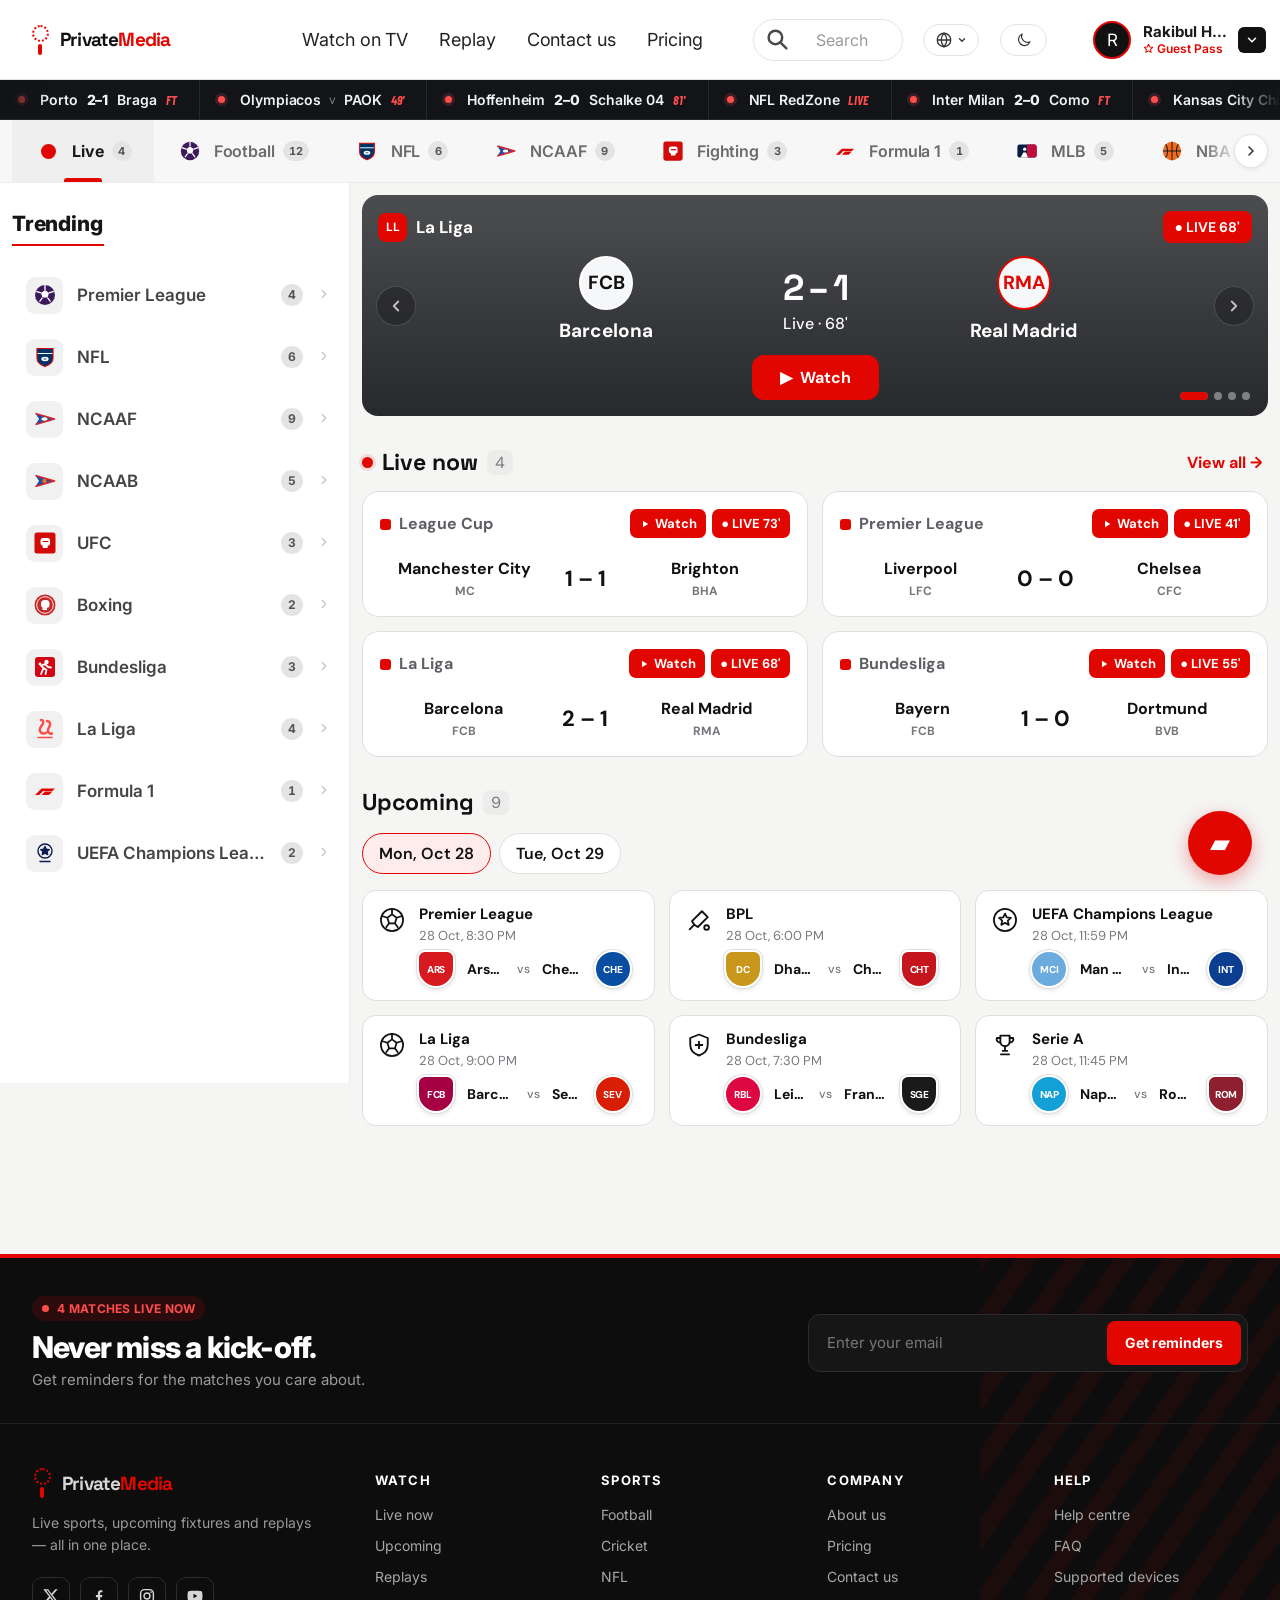
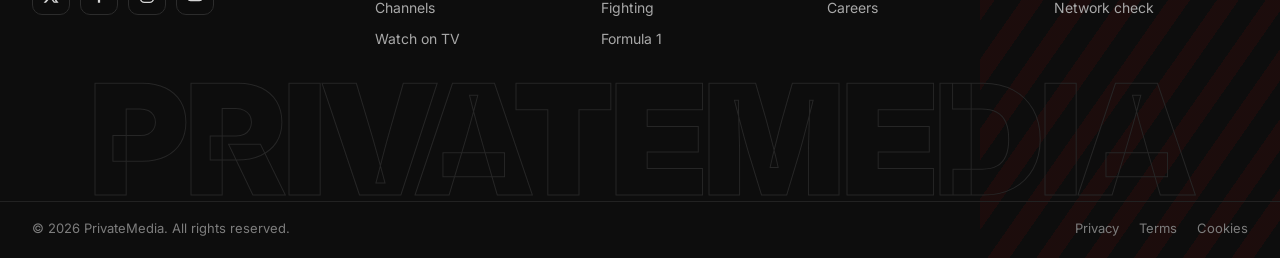
==== commit 43ef85a3: "Add live match hero slider to enhance UI for ongoing games" ====
--- a/index.html
+++ b/index.html
@@ -82,11 +82,40 @@
     </ul>
   </aside>
   <main class="page">
-    <article class="featured">
-      <div class="featured-top"><div class="league"><span class="league-badge">LL</span>La Liga</div><span class="live-badge">● LIVE 68'</span></div>
-      <div class="featured-score"><div class="team"><div class="team-logo">FCB</div>Barcelona</div><div class="score">2 – 1<small>Live · 68'</small></div><div class="team"><div class="team-logo">RMA</div>Real Madrid</div></div>
-      <button class="watch-btn" data-toast="Opening live stream">▶ &nbsp;Watch</button>
-    </article>
+    <section class="hero-slider" aria-roledescription="carousel" aria-label="Live matches">
+      <div class="hero-viewport">
+        <div class="hero-track" aria-live="off">
+        <article class="featured" role="group" aria-roledescription="slide" aria-label="1 of 4: Barcelona vs Real Madrid">
+          <div class="featured-top"><div class="league"><span class="league-badge">LL</span>La Liga</div><span class="live-badge">● LIVE 68'</span></div>
+          <div class="featured-score"><div class="team"><div class="team-logo">FCB</div>Barcelona</div><div class="score">2 – 1<small>Live · 68'</small></div><div class="team"><div class="team-logo">RMA</div>Real Madrid</div></div>
+          <button class="watch-btn" data-toast="Opening Barcelona vs Real Madrid">▶ &nbsp;Watch</button>
+        </article>
+        <article class="featured" role="group" aria-roledescription="slide" aria-label="2 of 4: Manchester City vs Brighton" inert>
+          <div class="featured-top"><div class="league"><span class="league-badge">LC</span>League Cup</div><span class="live-badge">● LIVE 73'</span></div>
+          <div class="featured-score"><div class="team"><div class="team-logo">MC</div>Manchester City</div><div class="score">1 – 1<small>Live · 73'</small></div><div class="team"><div class="team-logo">BHA</div>Brighton</div></div>
+          <button class="watch-btn" data-toast="Opening Manchester City vs Brighton">▶ &nbsp;Watch</button>
+        </article>
+        <article class="featured" role="group" aria-roledescription="slide" aria-label="3 of 4: Liverpool vs Chelsea" inert>
+          <div class="featured-top"><div class="league"><span class="league-badge">PL</span>Premier League</div><span class="live-badge">● LIVE 41'</span></div>
+          <div class="featured-score"><div class="team"><div class="team-logo">LFC</div>Liverpool</div><div class="score">0 – 0<small>Live · 41'</small></div><div class="team"><div class="team-logo">CFC</div>Chelsea</div></div>
+          <button class="watch-btn" data-toast="Opening Liverpool vs Chelsea">▶ &nbsp;Watch</button>
+        </article>
+        <article class="featured" role="group" aria-roledescription="slide" aria-label="4 of 4: Bayern vs Dortmund" inert>
+          <div class="featured-top"><div class="league"><span class="league-badge">BL</span>Bundesliga</div><span class="live-badge">● LIVE 55'</span></div>
+          <div class="featured-score"><div class="team"><div class="team-logo">FCB</div>Bayern</div><div class="score">1 – 0<small>Live · 55'</small></div><div class="team"><div class="team-logo">BVB</div>Dortmund</div></div>
+          <button class="watch-btn" data-toast="Opening Bayern vs Dortmund">▶ &nbsp;Watch</button>
+        </article>
+        </div>
+      </div>
+      <button class="hero-arrow hero-ctrl prev" aria-label="Previous live match"><svg width="18" height="18" viewBox="0 0 24 24" fill="none" stroke="currentColor" stroke-width="2.4" stroke-linecap="round" stroke-linejoin="round" aria-hidden="true"><path d="M15 6l-6 6 6 6"/></svg></button>
+      <button class="hero-arrow hero-ctrl next" aria-label="Next live match"><svg width="18" height="18" viewBox="0 0 24 24" fill="none" stroke="currentColor" stroke-width="2.4" stroke-linecap="round" stroke-linejoin="round" aria-hidden="true"><path d="M9 6l6 6-6 6"/></svg></button>
+      <div class="hero-dots">
+        <button class="hero-dot hero-ctrl active" aria-label="Show Barcelona vs Real Madrid" aria-current="true"><span></span></button>
+        <button class="hero-dot hero-ctrl" aria-label="Show Manchester City vs Brighton"><span></span></button>
+        <button class="hero-dot hero-ctrl" aria-label="Show Liverpool vs Chelsea"><span></span></button>
+        <button class="hero-dot hero-ctrl" aria-label="Show Bayern vs Dortmund"><span></span></button>
+      </div>
+    </section>
     <div class="section-heading"><span class="dot"></span><h2>Live now</h2><span class="count">4</span><button class="view-all">View all →</button></div>
     <div class="matches">
       <article class="match-card"><div class="match-head"><span><span class="league-dot" aria-hidden="true"></span> &nbsp;League Cup</span><span class="match-head-actions"><button class="card-action" data-toast="Opening Manchester City vs Brighton" aria-label="Watch Manchester City vs Brighton live"><svg viewBox="0 0 24 24" fill="currentColor" aria-hidden="true"><path d="M8 5.5v13l10.5-6.5z"/></svg>Watch</button><span class="live">● LIVE 73'</span></span></div><div class="match-teams"><div class="mini-team">Manchester City<em>MC</em></div><div class="mini-score">1 – 1</div><div class="mini-team">Brighton<em>BHA</em></div></div></article>
@@ -102,41 +131,41 @@
       </div>
       <div class="upcoming-grid" data-day="oct28" role="tabpanel">
         <article class="up-card">
-          <div class="up-top"><span class="up-league-icon" aria-hidden="true"><svg viewBox="0 0 24 24" fill="none" stroke="currentColor" stroke-width="1.5" stroke-linejoin="round"><circle cx="12" cy="12" r="9.5"/><path d="M12 7.2l4 2.9-1.5 4.7h-5L8 10.1z"/><path d="M12 2.5v4.7M16 10.1l4.6-1.5M14.5 14.8l2.8 3.9M9.5 14.8l-2.8 3.9M8 10.1L3.4 8.6"/></svg></span><div class="up-league"><strong>Premier League</strong><span>28 Oct, 8:30 PM</span></div><button class="bell" aria-label="Remind me: Arsenal vs Chelsea" aria-pressed="false" data-remind="Arsenal vs Chelsea"><svg viewBox="0 0 24 24" fill="none" stroke="currentColor" stroke-width="1.8" stroke-linecap="round" stroke-linejoin="round"><path d="M6 16V11a6 6 0 0 1 12 0v5l1.5 2h-15z"/><path d="M10 20.5a2 2 0 0 0 4 0"/></svg></button></div>
+          <div class="up-top"><span class="up-league-icon" aria-hidden="true"><svg viewBox="0 0 24 24" fill="none" stroke="currentColor" stroke-width="1.5" stroke-linejoin="round"><circle cx="12" cy="12" r="9.5"/><path d="M12 7.2l4 2.9-1.5 4.7h-5L8 10.1z"/><path d="M12 2.5v4.7M16 10.1l4.6-1.5M14.5 14.8l2.8 3.9M9.5 14.8l-2.8 3.9M8 10.1L3.4 8.6"/></svg></span><div class="up-league"><strong>Premier League</strong><span>28 Oct, 8:30 PM</span></div></div>
           <div class="up-teams"><span class="crest shield" style="background:#d71920">ARS</span><span>Arsenal</span><span class="vs">vs</span><span class="t-right">Chelsea</span><span class="crest " style="background:#0a4ea3">CHE</span></div>
         </article>
         <article class="up-card">
-          <div class="up-top"><span class="up-league-icon" aria-hidden="true"><svg viewBox="0 0 24 24" fill="none" stroke="currentColor" stroke-width="1.6" stroke-linecap="round" stroke-linejoin="round"><path d="M14.5 4.5l5 5-8.5 8.5-3-2-2-3z"/><path d="M8 16l-4 4"/><circle cx="18.5" cy="18.5" r="2"/></svg></span><div class="up-league"><strong>BPL</strong><span>28 Oct, 6:00 PM</span></div><button class="bell" aria-label="Remind me: Dhaka Capitals vs Chattogram" aria-pressed="false" data-remind="Dhaka Capitals vs Chattogram"><svg viewBox="0 0 24 24" fill="none" stroke="currentColor" stroke-width="1.8" stroke-linecap="round" stroke-linejoin="round"><path d="M6 16V11a6 6 0 0 1 12 0v5l1.5 2h-15z"/><path d="M10 20.5a2 2 0 0 0 4 0"/></svg></button></div>
+          <div class="up-top"><span class="up-league-icon" aria-hidden="true"><svg viewBox="0 0 24 24" fill="none" stroke="currentColor" stroke-width="1.6" stroke-linecap="round" stroke-linejoin="round"><path d="M14.5 4.5l5 5-8.5 8.5-3-2-2-3z"/><path d="M8 16l-4 4"/><circle cx="18.5" cy="18.5" r="2"/></svg></span><div class="up-league"><strong>BPL</strong><span>28 Oct, 6:00 PM</span></div></div>
           <div class="up-teams"><span class="crest shield" style="background:#c9971c">DC</span><span>Dhaka Capitals</span><span class="vs">vs</span><span class="t-right">Chattogram</span><span class="crest shield" style="background:#c4161c">CHT</span></div>
         </article>
         <article class="up-card">
-          <div class="up-top"><span class="up-league-icon" aria-hidden="true"><svg viewBox="0 0 24 24" fill="none" stroke="currentColor" stroke-width="1.5" stroke-linejoin="round"><circle cx="12" cy="12" r="9.5"/><path d="M12 6.5l1.5 3.3 3.6.4-2.7 2.4.8 3.6L12 14.4l-3.2 1.8.8-3.6-2.7-2.4 3.6-.4z"/></svg></span><div class="up-league"><strong>UEFA Champions League</strong><span>28 Oct, 11:59 PM</span></div><button class="bell" aria-label="Remind me: Man City vs Inter" aria-pressed="false" data-remind="Man City vs Inter"><svg viewBox="0 0 24 24" fill="none" stroke="currentColor" stroke-width="1.8" stroke-linecap="round" stroke-linejoin="round"><path d="M6 16V11a6 6 0 0 1 12 0v5l1.5 2h-15z"/><path d="M10 20.5a2 2 0 0 0 4 0"/></svg></button></div>
+          <div class="up-top"><span class="up-league-icon" aria-hidden="true"><svg viewBox="0 0 24 24" fill="none" stroke="currentColor" stroke-width="1.5" stroke-linejoin="round"><circle cx="12" cy="12" r="9.5"/><path d="M12 6.5l1.5 3.3 3.6.4-2.7 2.4.8 3.6L12 14.4l-3.2 1.8.8-3.6-2.7-2.4 3.6-.4z"/></svg></span><div class="up-league"><strong>UEFA Champions League</strong><span>28 Oct, 11:59 PM</span></div></div>
           <div class="up-teams"><span class="crest " style="background:#6cabdd">MCI</span><span>Man City</span><span class="vs">vs</span><span class="t-right">Inter</span><span class="crest " style="background:#0b3d91">INT</span></div>
         </article>
         <article class="up-card">
-          <div class="up-top"><span class="up-league-icon" aria-hidden="true"><svg viewBox="0 0 24 24" fill="none" stroke="currentColor" stroke-width="1.5" stroke-linejoin="round"><circle cx="12" cy="12" r="9.5"/><path d="M12 7.2l4 2.9-1.5 4.7h-5L8 10.1z"/><path d="M12 2.5v4.7M16 10.1l4.6-1.5M14.5 14.8l2.8 3.9M9.5 14.8l-2.8 3.9M8 10.1L3.4 8.6"/></svg></span><div class="up-league"><strong>La Liga</strong><span>28 Oct, 9:00 PM</span></div><button class="bell" aria-label="Remind me: Barcelona vs Sevilla" aria-pressed="false" data-remind="Barcelona vs Sevilla"><svg viewBox="0 0 24 24" fill="none" stroke="currentColor" stroke-width="1.8" stroke-linecap="round" stroke-linejoin="round"><path d="M6 16V11a6 6 0 0 1 12 0v5l1.5 2h-15z"/><path d="M10 20.5a2 2 0 0 0 4 0"/></svg></button></div>
+          <div class="up-top"><span class="up-league-icon" aria-hidden="true"><svg viewBox="0 0 24 24" fill="none" stroke="currentColor" stroke-width="1.5" stroke-linejoin="round"><circle cx="12" cy="12" r="9.5"/><path d="M12 7.2l4 2.9-1.5 4.7h-5L8 10.1z"/><path d="M12 2.5v4.7M16 10.1l4.6-1.5M14.5 14.8l2.8 3.9M9.5 14.8l-2.8 3.9M8 10.1L3.4 8.6"/></svg></span><div class="up-league"><strong>La Liga</strong><span>28 Oct, 9:00 PM</span></div></div>
           <div class="up-teams"><span class="crest shield" style="background:#a50044">FCB</span><span>Barcelona</span><span class="vs">vs</span><span class="t-right">Sevilla</span><span class="crest " style="background:#d81e05">SEV</span></div>
         </article>
         <article class="up-card">
-          <div class="up-top"><span class="up-league-icon" aria-hidden="true"><svg viewBox="0 0 24 24" fill="none" stroke="currentColor" stroke-width="1.6" stroke-linejoin="round"><path d="M12 3l7.5 3v5.5c0 4.5-3.2 8-7.5 9.5-4.3-1.5-7.5-5-7.5-9.5V6z"/><path d="M8.5 12h7M12 8.5v7"/></svg></span><div class="up-league"><strong>Bundesliga</strong><span>28 Oct, 7:30 PM</span></div><button class="bell" aria-label="Remind me: Leipzig vs Frankfurt" aria-pressed="false" data-remind="Leipzig vs Frankfurt"><svg viewBox="0 0 24 24" fill="none" stroke="currentColor" stroke-width="1.8" stroke-linecap="round" stroke-linejoin="round"><path d="M6 16V11a6 6 0 0 1 12 0v5l1.5 2h-15z"/><path d="M10 20.5a2 2 0 0 0 4 0"/></svg></button></div>
+          <div class="up-top"><span class="up-league-icon" aria-hidden="true"><svg viewBox="0 0 24 24" fill="none" stroke="currentColor" stroke-width="1.6" stroke-linejoin="round"><path d="M12 3l7.5 3v5.5c0 4.5-3.2 8-7.5 9.5-4.3-1.5-7.5-5-7.5-9.5V6z"/><path d="M8.5 12h7M12 8.5v7"/></svg></span><div class="up-league"><strong>Bundesliga</strong><span>28 Oct, 7:30 PM</span></div></div>
           <div class="up-teams"><span class="crest " style="background:#dd0741">RBL</span><span>Leipzig</span><span class="vs">vs</span><span class="t-right">Frankfurt</span><span class="crest shield" style="background:#1a1a1a">SGE</span></div>
         </article>
         <article class="up-card">
-          <div class="up-top"><span class="up-league-icon" aria-hidden="true"><svg viewBox="0 0 24 24" fill="none" stroke="currentColor" stroke-width="1.6" stroke-linecap="round" stroke-linejoin="round"><path d="M8 4h8v5a4 4 0 0 1-8 0z"/><path d="M8 6H5a3 3 0 0 0 3 4M16 6h3a3 3 0 0 1-3 4M12 13v4M8.5 20h7M10 17h4"/></svg></span><div class="up-league"><strong>Serie A</strong><span>28 Oct, 11:45 PM</span></div><button class="bell" aria-label="Remind me: Napoli vs Roma" aria-pressed="false" data-remind="Napoli vs Roma"><svg viewBox="0 0 24 24" fill="none" stroke="currentColor" stroke-width="1.8" stroke-linecap="round" stroke-linejoin="round"><path d="M6 16V11a6 6 0 0 1 12 0v5l1.5 2h-15z"/><path d="M10 20.5a2 2 0 0 0 4 0"/></svg></button></div>
+          <div class="up-top"><span class="up-league-icon" aria-hidden="true"><svg viewBox="0 0 24 24" fill="none" stroke="currentColor" stroke-width="1.6" stroke-linecap="round" stroke-linejoin="round"><path d="M8 4h8v5a4 4 0 0 1-8 0z"/><path d="M8 6H5a3 3 0 0 0 3 4M16 6h3a3 3 0 0 1-3 4M12 13v4M8.5 20h7M10 17h4"/></svg></span><div class="up-league"><strong>Serie A</strong><span>28 Oct, 11:45 PM</span></div></div>
           <div class="up-teams"><span class="crest " style="background:#12a0d7">NAP</span><span>Napoli</span><span class="vs">vs</span><span class="t-right">Roma</span><span class="crest shield" style="background:#8e1f2f">ROM</span></div>
         </article>
       </div>
       <div class="upcoming-grid" data-day="oct29" role="tabpanel" hidden>
         <article class="up-card">
-          <div class="up-top"><span class="up-league-icon" aria-hidden="true"><svg viewBox="0 0 24 24" fill="none" stroke="currentColor" stroke-width="1.6" stroke-linecap="round" stroke-linejoin="round"><path d="M14.5 4.5l5 5-8.5 8.5-3-2-2-3z"/><path d="M8 16l-4 4"/><circle cx="18.5" cy="18.5" r="2"/></svg></span><div class="up-league"><strong>BPL</strong><span>29 Oct, 2:30 PM</span></div><button class="bell" aria-label="Remind me: Sylhet Strikers vs Rangpur Riders" aria-pressed="false" data-remind="Sylhet Strikers vs Rangpur Riders"><svg viewBox="0 0 24 24" fill="none" stroke="currentColor" stroke-width="1.8" stroke-linecap="round" stroke-linejoin="round"><path d="M6 16V11a6 6 0 0 1 12 0v5l1.5 2h-15z"/><path d="M10 20.5a2 2 0 0 0 4 0"/></svg></button></div>
+          <div class="up-top"><span class="up-league-icon" aria-hidden="true"><svg viewBox="0 0 24 24" fill="none" stroke="currentColor" stroke-width="1.6" stroke-linecap="round" stroke-linejoin="round"><path d="M14.5 4.5l5 5-8.5 8.5-3-2-2-3z"/><path d="M8 16l-4 4"/><circle cx="18.5" cy="18.5" r="2"/></svg></span><div class="up-league"><strong>BPL</strong><span>29 Oct, 2:30 PM</span></div></div>
           <div class="up-teams"><span class="crest shield" style="background:#e4572e">SYL</span><span>Sylhet Strikers</span><span class="vs">vs</span><span class="t-right">Rangpur Riders</span><span class="crest shield" style="background:#1c7c54">RAN</span></div>
         </article>
         <article class="up-card">
-          <div class="up-top"><span class="up-league-icon" aria-hidden="true"><svg viewBox="0 0 24 24" fill="none" stroke="currentColor" stroke-width="1.5" stroke-linejoin="round"><circle cx="12" cy="12" r="9.5"/><path d="M12 7.2l4 2.9-1.5 4.7h-5L8 10.1z"/><path d="M12 2.5v4.7M16 10.1l4.6-1.5M14.5 14.8l2.8 3.9M9.5 14.8l-2.8 3.9M8 10.1L3.4 8.6"/></svg></span><div class="up-league"><strong>Premier League</strong><span>29 Oct, 5:30 PM</span></div><button class="bell" aria-label="Remind me: Liverpool vs Tottenham" aria-pressed="false" data-remind="Liverpool vs Tottenham"><svg viewBox="0 0 24 24" fill="none" stroke="currentColor" stroke-width="1.8" stroke-linecap="round" stroke-linejoin="round"><path d="M6 16V11a6 6 0 0 1 12 0v5l1.5 2h-15z"/><path d="M10 20.5a2 2 0 0 0 4 0"/></svg></button></div>
+          <div class="up-top"><span class="up-league-icon" aria-hidden="true"><svg viewBox="0 0 24 24" fill="none" stroke="currentColor" stroke-width="1.5" stroke-linejoin="round"><circle cx="12" cy="12" r="9.5"/><path d="M12 7.2l4 2.9-1.5 4.7h-5L8 10.1z"/><path d="M12 2.5v4.7M16 10.1l4.6-1.5M14.5 14.8l2.8 3.9M9.5 14.8l-2.8 3.9M8 10.1L3.4 8.6"/></svg></span><div class="up-league"><strong>Premier League</strong><span>29 Oct, 5:30 PM</span></div></div>
           <div class="up-teams"><span class="crest shield" style="background:#c8102e">LIV</span><span>Liverpool</span><span class="vs">vs</span><span class="t-right">Tottenham</span><span class="crest " style="background:#132257">TOT</span></div>
         </article>
         <article class="up-card">
-          <div class="up-top"><span class="up-league-icon" aria-hidden="true"><svg viewBox="0 0 24 24" fill="none" stroke="currentColor" stroke-width="1.5" stroke-linejoin="round"><circle cx="12" cy="12" r="9.5"/><path d="M12 6.5l1.5 3.3 3.6.4-2.7 2.4.8 3.6L12 14.4l-3.2 1.8.8-3.6-2.7-2.4 3.6-.4z"/></svg></span><div class="up-league"><strong>UEFA Champions League</strong><span>29 Oct, 11:00 PM</span></div><button class="bell" aria-label="Remind me: Real Madrid vs PSG" aria-pressed="false" data-remind="Real Madrid vs PSG"><svg viewBox="0 0 24 24" fill="none" stroke="currentColor" stroke-width="1.8" stroke-linecap="round" stroke-linejoin="round"><path d="M6 16V11a6 6 0 0 1 12 0v5l1.5 2h-15z"/><path d="M10 20.5a2 2 0 0 0 4 0"/></svg></button></div>
+          <div class="up-top"><span class="up-league-icon" aria-hidden="true"><svg viewBox="0 0 24 24" fill="none" stroke="currentColor" stroke-width="1.5" stroke-linejoin="round"><circle cx="12" cy="12" r="9.5"/><path d="M12 6.5l1.5 3.3 3.6.4-2.7 2.4.8 3.6L12 14.4l-3.2 1.8.8-3.6-2.7-2.4 3.6-.4z"/></svg></span><div class="up-league"><strong>UEFA Champions League</strong><span>29 Oct, 11:00 PM</span></div></div>
           <div class="up-teams"><span class="crest " style="background:#c79a0a">RMA</span><span>Real Madrid</span><span class="vs">vs</span><span class="t-right">PSG</span><span class="crest " style="background:#004170">PSG</span></div>
         </article>
       </div>
@@ -174,12 +203,61 @@
   <button class="floating" aria-label="Open TV player">▰</button>
   <script src="app.js"></script>
   <script>
+    // ---- live match hero slider ----
+    (() => {
+      const slider = document.querySelector('.hero-slider');
+      if (!slider) return;
+      const track = slider.querySelector('.hero-track');
+      const slides = [...track.children];
+      const dots = [...slider.querySelectorAll('.hero-dot')];
+      const DELAY = 5000;
+      const reduce = matchMedia('(prefers-reduced-motion: reduce)').matches;
+      let index = 0, timer = null, hover = false, focus = false;
+      const go = (i) => {
+        index = (i + slides.length) % slides.length;
+        track.style.transform = `translateX(-${index * 100}%)`;
+        slides.forEach((s, k) => { s.inert = k !== index; });
+        dots.forEach((d, k) => {
+          d.classList.remove('active'); d.removeAttribute('aria-current');
+          if (k === index) { void d.offsetWidth; d.classList.add('active'); d.setAttribute('aria-current', 'true'); }
+        });
+        restart();
+      };
+      const stop = () => { clearTimeout(timer); timer = null; };
+      const restart = () => {
+        stop();
+        const paused = reduce || hover || focus || document.hidden;
+        slider.classList.toggle('paused', paused);
+        if (!paused) timer = setTimeout(() => go(index + 1), DELAY);
+      };
+      slider.querySelector('.hero-arrow.prev').addEventListener('click', () => go(index - 1));
+      slider.querySelector('.hero-arrow.next').addEventListener('click', () => go(index + 1));
+      dots.forEach((d, k) => d.addEventListener('click', () => go(k)));
+      slider.addEventListener('mouseenter', () => { hover = true; restart(); });
+      slider.addEventListener('mouseleave', () => { hover = false; restart(); });
+      slider.addEventListener('focusin', () => { focus = true; restart(); });
+      slider.addEventListener('focusout', (e) => { if (!slider.contains(e.relatedTarget)) { focus = false; restart(); } });
+      slider.addEventListener('keydown', (e) => {
+        if (e.key === 'ArrowLeft') { e.preventDefault(); go(index - 1); }
+        if (e.key === 'ArrowRight') { e.preventDefault(); go(index + 1); }
+      });
+      document.addEventListener('visibilitychange', restart);
+      // swipe on touch screens
+      let startX = null;
+      track.addEventListener('pointerdown', (e) => { if (e.pointerType !== 'mouse') startX = e.clientX; });
+      track.addEventListener('pointerup', (e) => {
+        if (startX === null) return;
+        const dx = e.clientX - startX; startX = null;
+        if (Math.abs(dx) > 40) go(index + (dx < 0 ? 1 : -1));
+      });
+      track.addEventListener('pointercancel', () => { startX = null; });
+      go(0);
+    })();
     document.querySelectorAll('[data-toast]').forEach((button) => button.addEventListener('click', () => showToast(button.dataset.toast)));
     document.querySelectorAll('.up-dates button').forEach((tab) => tab.addEventListener('click', () => {
       document.querySelectorAll('.up-dates button').forEach((t) => { const on = t === tab; t.classList.toggle('active', on); t.setAttribute('aria-selected', on); });
       document.querySelectorAll('.upcoming-grid').forEach((g) => { g.hidden = g.dataset.day !== tab.dataset.day; });
     }));
-    document.querySelectorAll('.bell').forEach((b) => b.addEventListener('click', () => { const on = b.classList.toggle('on'); b.setAttribute('aria-pressed', on); showToast(on ? `Reminder set: ${b.dataset.remind}` : 'Reminder removed'); }));
 
   </script>
 </body>
--- a/styles.css
+++ b/styles.css
@@ -133,10 +133,6 @@
 .up-league { flex: 1; min-width: 0; }
 .up-league strong { display: block; font-size: 15px; font-weight: 700; color: var(--ink); white-space: nowrap; overflow: hidden; text-overflow: ellipsis; }
 .up-league span { display: block; margin-top: 3px; font-size: 13px; color: var(--muted); }
-.bell { width: 32px; height: 32px; flex: 0 0 auto; display: grid; place-items: center; border: 1px solid #f5c2c0; border-radius: 8px; background: var(--red-soft); color: var(--red); transition: .15s ease; }
-.bell:hover { border-color: var(--red); }
-.bell.on { background: var(--red); border-color: var(--red); color: #fff; }
-.bell svg { width: 16px; height: 16px; }
 .up-teams { display: flex; align-items: center; gap: 12px; margin-top: 6px; padding: 0 8px 0 40px; font-size: 14px; font-weight: 700; color: var(--ink); }
 .up-teams span:not(.crest) { min-width: 0; white-space: nowrap; overflow: hidden; text-overflow: ellipsis; }
 .up-teams .t-right { text-align: right; margin-left: auto; }
@@ -331,3 +327,32 @@
   .footer-bottom { flex-direction: column; align-items: flex-start; padding: 16px 16px 90px; }
 }
 @media (prefers-reduced-motion: reduce) { .footer-live i { animation: none; } }
+
+/* ================= live match hero slider ================= */
+.hero-slider { position: relative; }
+.hero-viewport { overflow: hidden; border-radius: 16px; touch-action: pan-y; }
+.hero-track { display: flex; transition: transform .6s cubic-bezier(.22, .8, .24, 1); will-change: transform; }
+.hero-track .featured { flex: 0 0 100%; border-radius: 0; }
+.hero-arrow { position: absolute; top: 50%; z-index: 2; width: 40px; height: 40px; display: grid; place-items: center; margin-top: -20px; border: 1px solid rgba(255,255,255,.22); border-radius: 50%; background: rgba(0,0,0,.35); color: #fff; backdrop-filter: blur(6px); opacity: .7; transition: opacity .2s ease, background .2s ease, transform .2s ease; }
+.hero-arrow.prev { left: 14px; }
+.hero-arrow.next { right: 14px; }
+.hero-slider:hover .hero-arrow, .hero-arrow:focus-visible { opacity: 1; }
+.hero-arrow:hover { background: var(--red); border-color: var(--red); transform: scale(1.06); }
+.hero-dots { position: absolute; right: 18px; bottom: 16px; z-index: 2; display: flex; gap: 6px; }
+.hero-dot { width: 8px; height: 8px; padding: 0; border: 0; border-radius: 999px; background: rgba(255,255,255,.4); overflow: hidden; transition: width .3s ease, background .2s ease; }
+.hero-dot:hover { background: rgba(255,255,255,.7); }
+.hero-dot.active { width: 28px; background: rgba(255,255,255,.3); }
+.hero-dot span { display: block; width: 0; height: 100%; border-radius: inherit; background: var(--red); }
+.hero-dot.active span { animation: hero-fill 5s linear forwards; }
+.hero-slider.paused .hero-dot.active span { animation-play-state: paused; }
+@keyframes hero-fill { to { width: 100%; } }
+.hero-slider :focus-visible { outline: 2px solid #fff; outline-offset: 2px; }
+@media (max-width: 900px) {
+  .hero-arrow { display: none; }
+  .hero-dots { left: 0; right: 0; bottom: 10px; justify-content: center; }
+  .hero-track .featured { padding-bottom: 30px; }
+}
+@media (prefers-reduced-motion: reduce) {
+  .hero-track { transition: none; }
+  .hero-dot.active span { animation: none; width: 100%; }
+}
